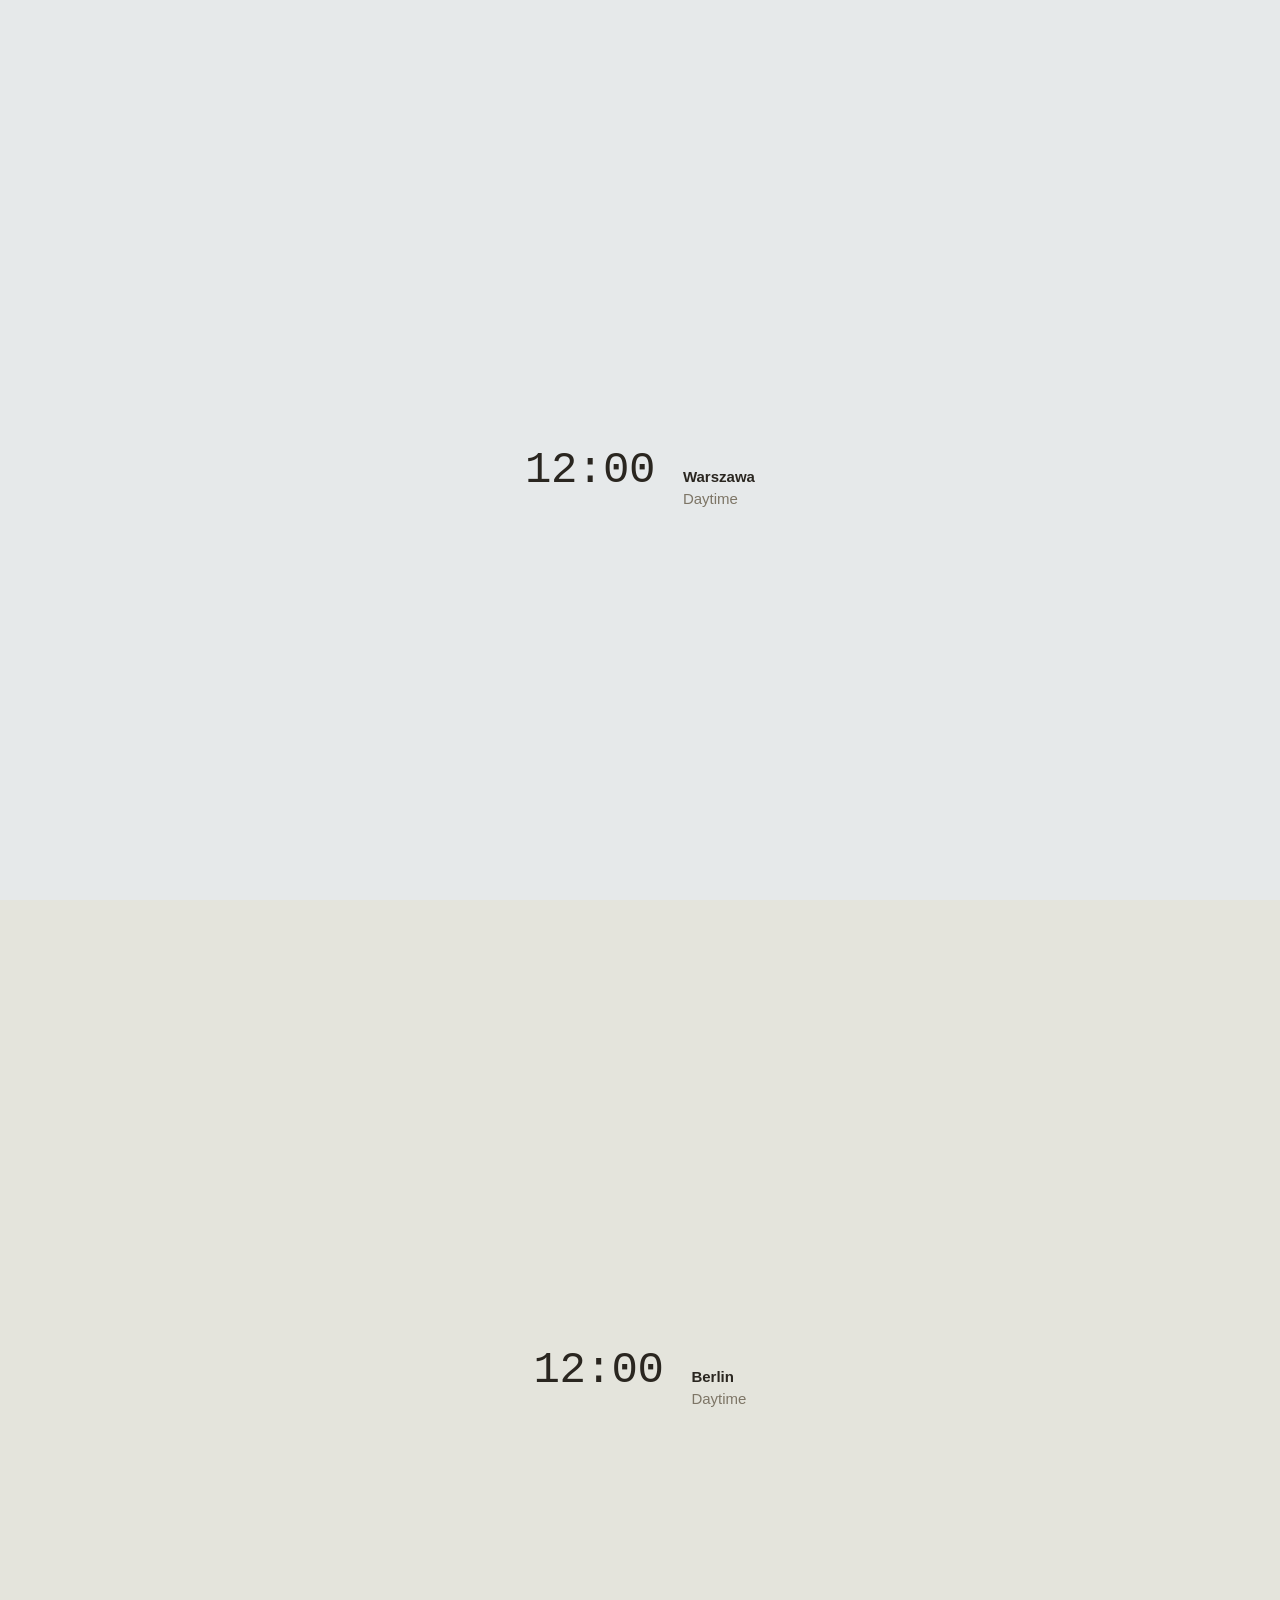
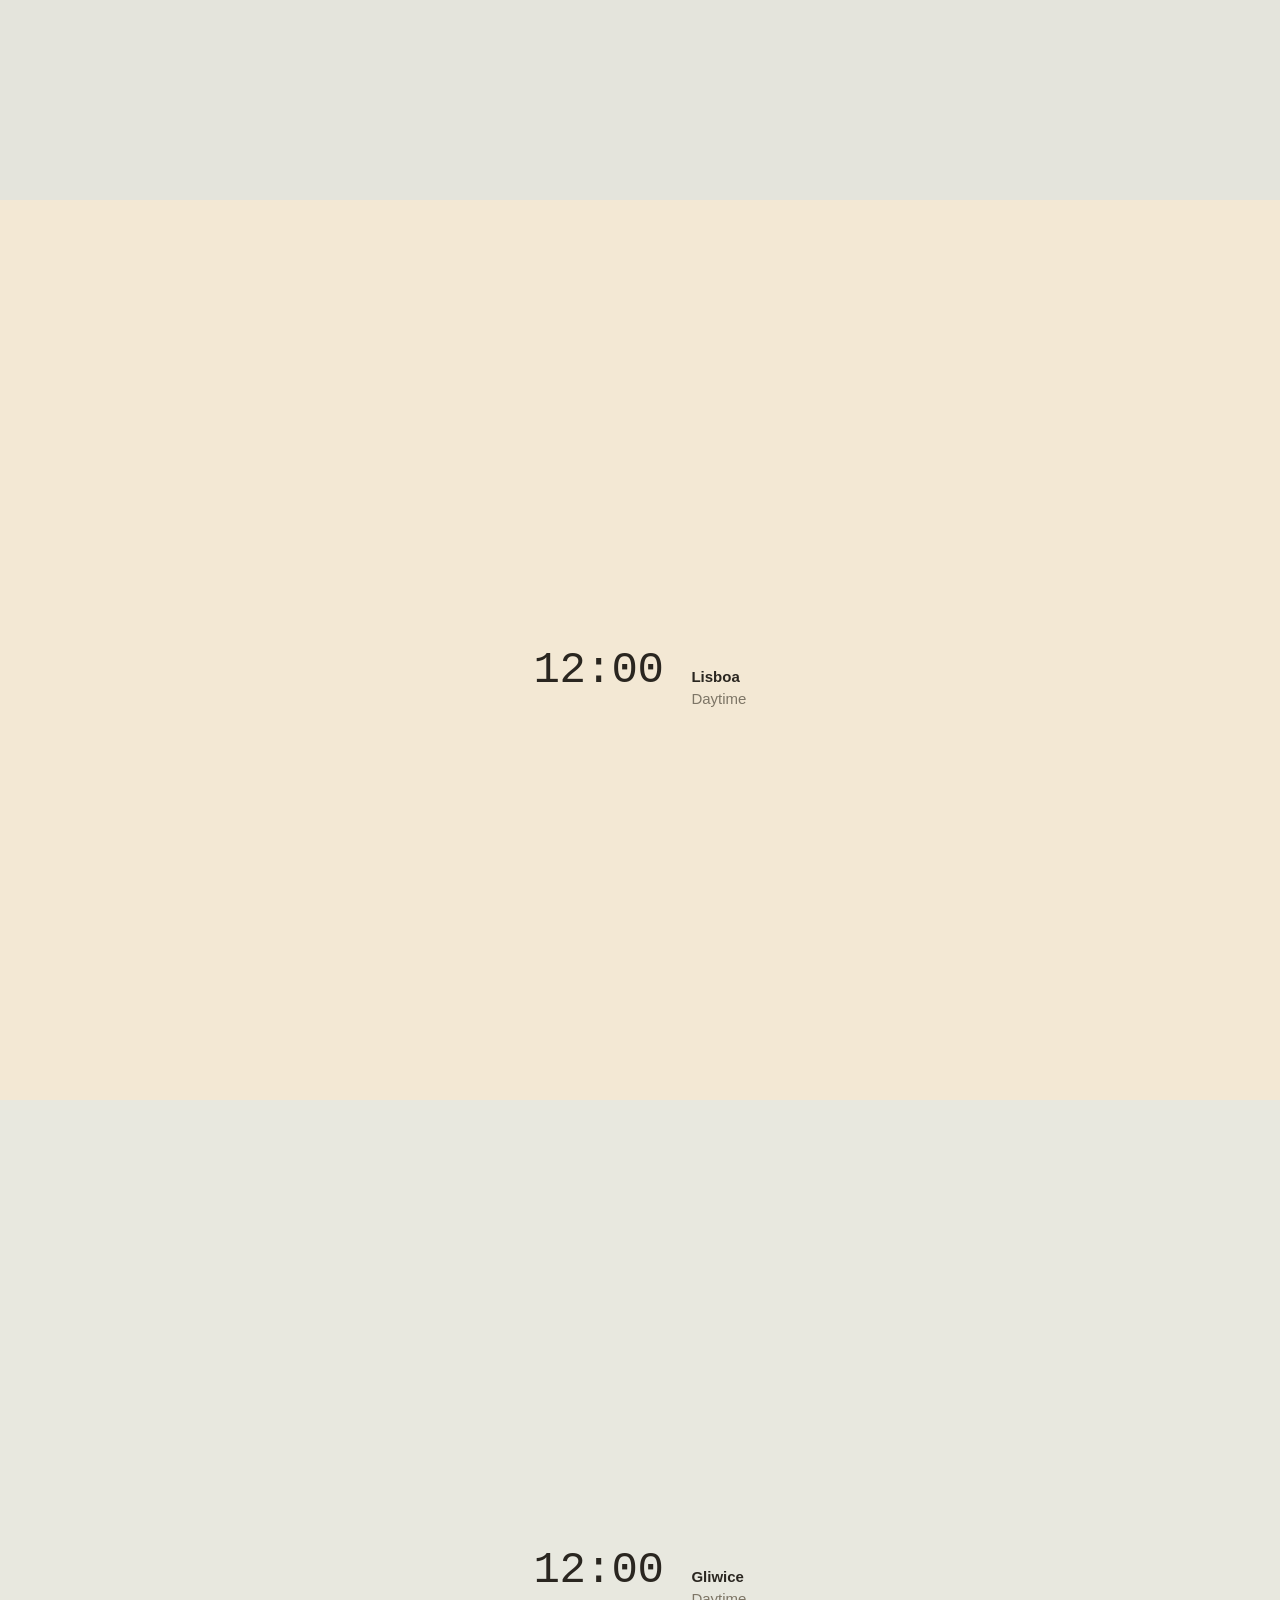
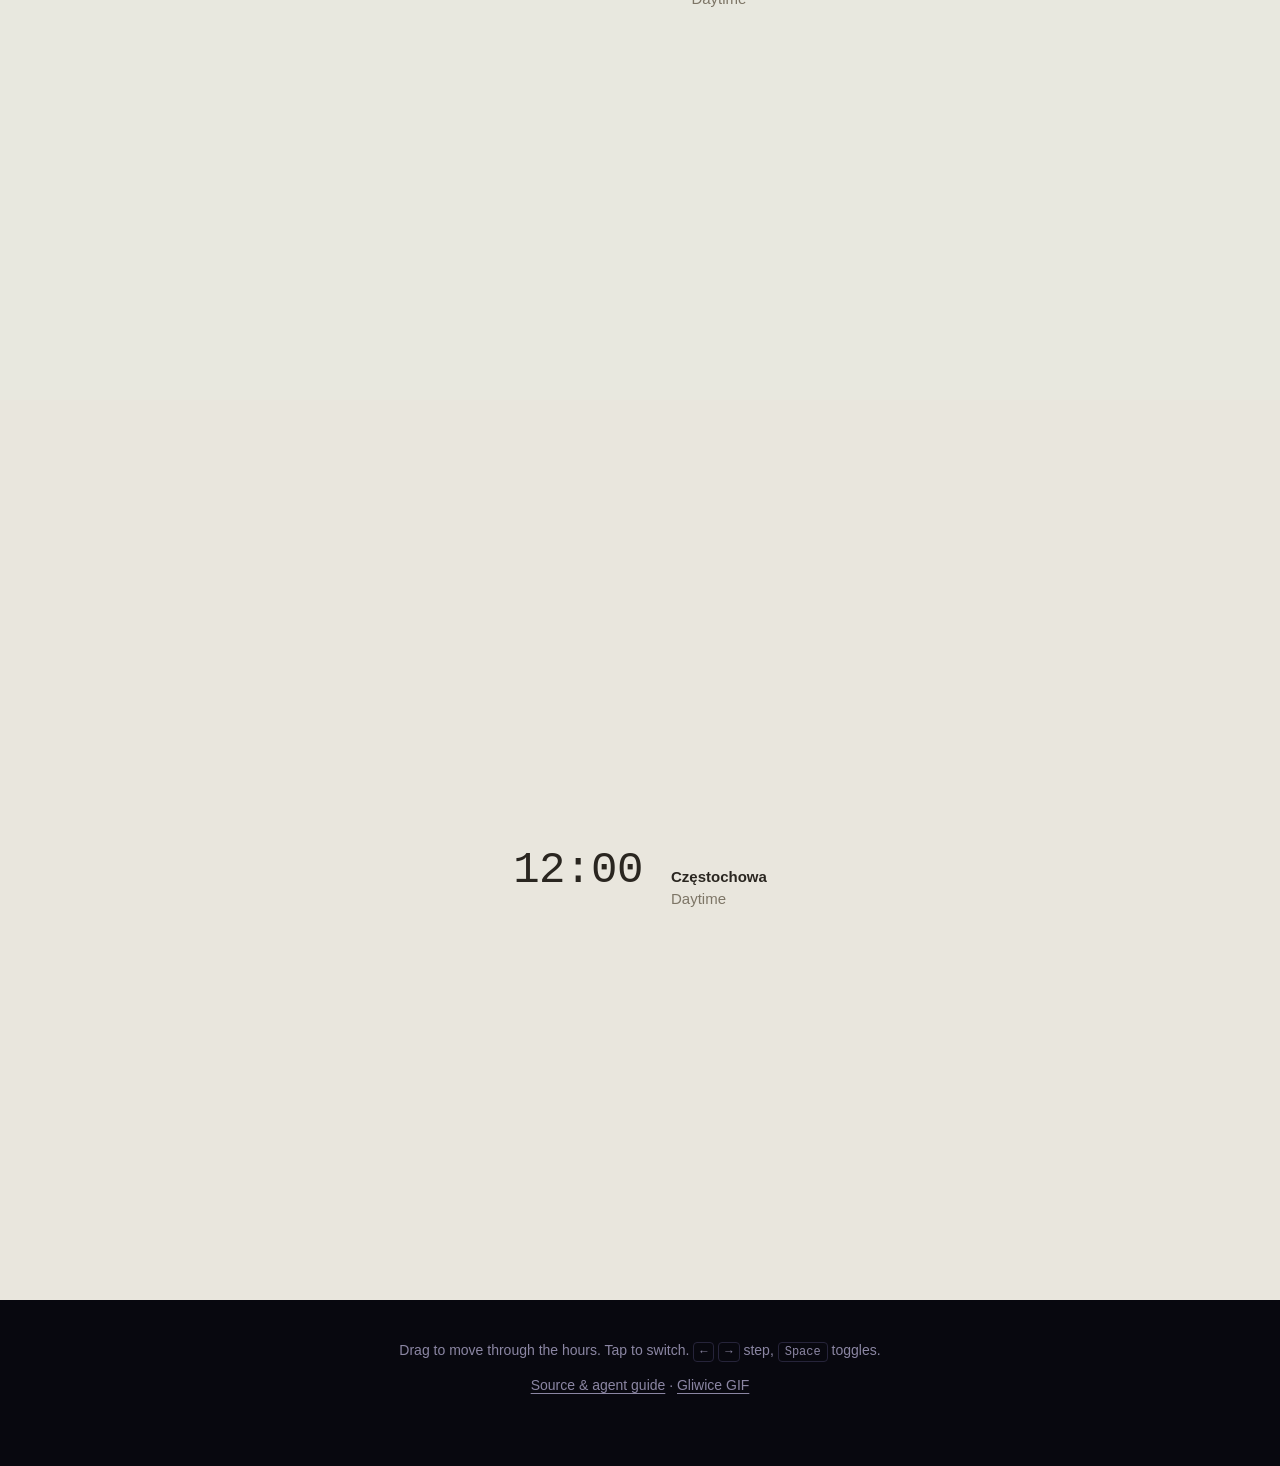
==== index.html @ f1633259 "Create city switch gallery with five independent city submodules" ====
<!doctype html>
<html lang="en">
<head>
<meta charset="utf-8">
<meta name="viewport" content="width=device-width, initial-scale=1">
<title>City switches</title>
<style>
  * { box-sizing: border-box; }
  html, body { margin: 0; }
  body { font: 15px/1.5 ui-sans-serif, -apple-system, "Segoe UI", sans-serif; background: #08080f; overflow-x: hidden; }

  /* Each city turns its own wall. --dark follows the hours as that lens moves. */
  section {
    --dark: 0;
    --mix: calc(var(--dark) * 100%);
    --dusk: calc(var(--dark) * (1 - var(--dark)) * 4);
    --tint: color-mix(in oklab, var(--dusk-colour) calc(var(--dusk) * 62%), transparent);
    background: color-mix(in oklab, var(--night) var(--mix), var(--paper));
    background-image: linear-gradient(var(--tint), var(--tint));
    color: color-mix(in oklab, #efeaf6 var(--mix), #2a2620);
    min-height: 100svh;
    padding: 72px 24px;
    display: grid;
    place-content: center;
    justify-items: center;
    gap: 56px;
    overflow: hidden;
  }
  .warsaw { --paper: #e6e9ea; --night: #070b14; --dusk-colour: #3a2c4a; }
  .berlin { --paper: #e4e4dc; --night: #0a0c0b; --dusk-colour: #33303f; }
  .lisbon { --paper: #f3e8d4; --night: #080d1a; --dusk-colour: #5a2a3a; }
  .gliwice { --paper: #e8e8df; --night: #101b26; --dusk-colour: #8c716b; }

  .switch { width: min(680px, calc(100vw - 96px)); display: block; }
  .read { display: flex; gap: 28px; align-items: baseline; justify-content: center; }
  .clock { font: 500 44px/1.1 ui-monospace, "SF Mono", Menlo, monospace; font-variant-numeric: tabular-nums; letter-spacing: -.01em; }
  .place { font-size: 15px; }
  .place b { display: block; font-weight: 600; }
  .place span { color: color-mix(in oklab, #8b86a3 var(--mix), #7d7566); }
  footer {
    background: #08080f; color: #8b86a3; text-align: center; padding: 40px 24px 56px; font-size: 14px;
  }
  footer a { color: inherit; text-underline-offset: 3px; }
  kbd { font: 500 12px ui-monospace, "SF Mono", Menlo, monospace; padding: 2px 6px; border: 1px solid #26243a; border-radius: 4px; }
  .czestochowa { --paper: #e9e6dd; --night: #111f31; --dusk-colour: #9d7d86; }
</style>
</head>
<body>
<section id="warsaw" class="warsaw">
  <warsaw-switch class="switch"></warsaw-switch>
  <div class="read" aria-hidden="true"><div class="clock">12:00</div><div class="place"><b>Warszawa</b><span>Daytime</span></div></div>
</section>
<section id="berlin" class="berlin">
  <berlin-switch class="switch"></berlin-switch>
  <div class="read" aria-hidden="true"><div class="clock">12:00</div><div class="place"><b>Berlin</b><span>Daytime</span></div></div>
</section>
<section id="lisbon" class="lisbon">
  <lisbon-switch class="switch"></lisbon-switch>
  <div class="read" aria-hidden="true"><div class="clock">12:00</div><div class="place"><b>Lisboa</b><span>Daytime</span></div></div>
</section>
<section id="gliwice" class="gliwice" aria-label="Contemporary Gliwice: Rynek and Ratusz, Teatr Muzyczny, and Beer Brothers at Górnych Wałów 30">
  <gliwice-switch class="switch"></gliwice-switch>
  <div class="read" aria-hidden="true"><div class="clock">12:00</div><div class="place"><b>Gliwice</b><span>Daytime</span></div></div>
</section>
<section id="czestochowa" class="czestochowa" aria-label="Contemporary Częstochowa: Jasna Góra, Aleja NMP, Plac Biegańskiego and a contemporary Twist tram">
  <czestochowa-switch class="switch"></czestochowa-switch>
  <div class="read" aria-hidden="true"><div class="clock">12:00</div><div class="place"><b>Częstochowa</b><span>Daytime</span></div></div>
</section>
<footer>Drag to move through the hours. Tap to switch. <kbd>←</kbd> <kbd>→</kbd> step, <kbd>Space</kbd> toggles.<p><a href="https://github.com/preacherxp/city-switches">Source &amp; agent guide</a> · <a href="https://preacherxp.github.io/gliwice-switch/gliwice-day-night.gif">Gliwice GIF</a></p></footer>
<script src="repos/warsaw-switch/city-switch.js"></script>
<script src="repos/warsaw-switch/warsaw.js"></script>
<script src="repos/berlin-switch/berlin.js"></script>
<script src="repos/lisbon-switch/lisbon.js"></script>
<script src="repos/gliwice-switch/gliwice.js"></script>
<script src="repos/czestochowa-switch/czestochowa.js"></script>
<script>
  const phaseOf = (h) => (h >= 5 && h < 7 ? 'Dawn' : h >= 7 && h < 10 ? 'Morning' : h >= 10 && h < 16 ? 'Daytime' : h >= 16 && h < 18 ? 'Golden hour' : h >= 18 && h < 19.5 ? 'Signs coming on' : 'Night');
  for (const section of document.querySelectorAll('section')) {
    const toggle = section.querySelector('.switch');
    const clock = section.querySelector('.clock');
    const phase = section.querySelector('.place span');
    const key = `city-switch:${section.className}`;
    toggle.addEventListener('scrub', (e) => {
      const { hour, dark } = e.detail;
      section.style.setProperty('--dark', dark.toFixed(3));
      clock.textContent = `${String(Math.floor(hour)).padStart(2, '0')}:${String(Math.floor((hour % 1) * 60)).padStart(2, '0')}`;
      phase.textContent = phaseOf(hour);
    });
    toggle.addEventListener('change', (e) => localStorage.setItem(key, e.detail.night ? 'night' : 'day'));
    const saved = localStorage.getItem(key);
    if (saved ? saved === 'night' : matchMedia('(prefers-color-scheme: dark)').matches) toggle.jump?.(true);
  }
</script>
</body>
</html>
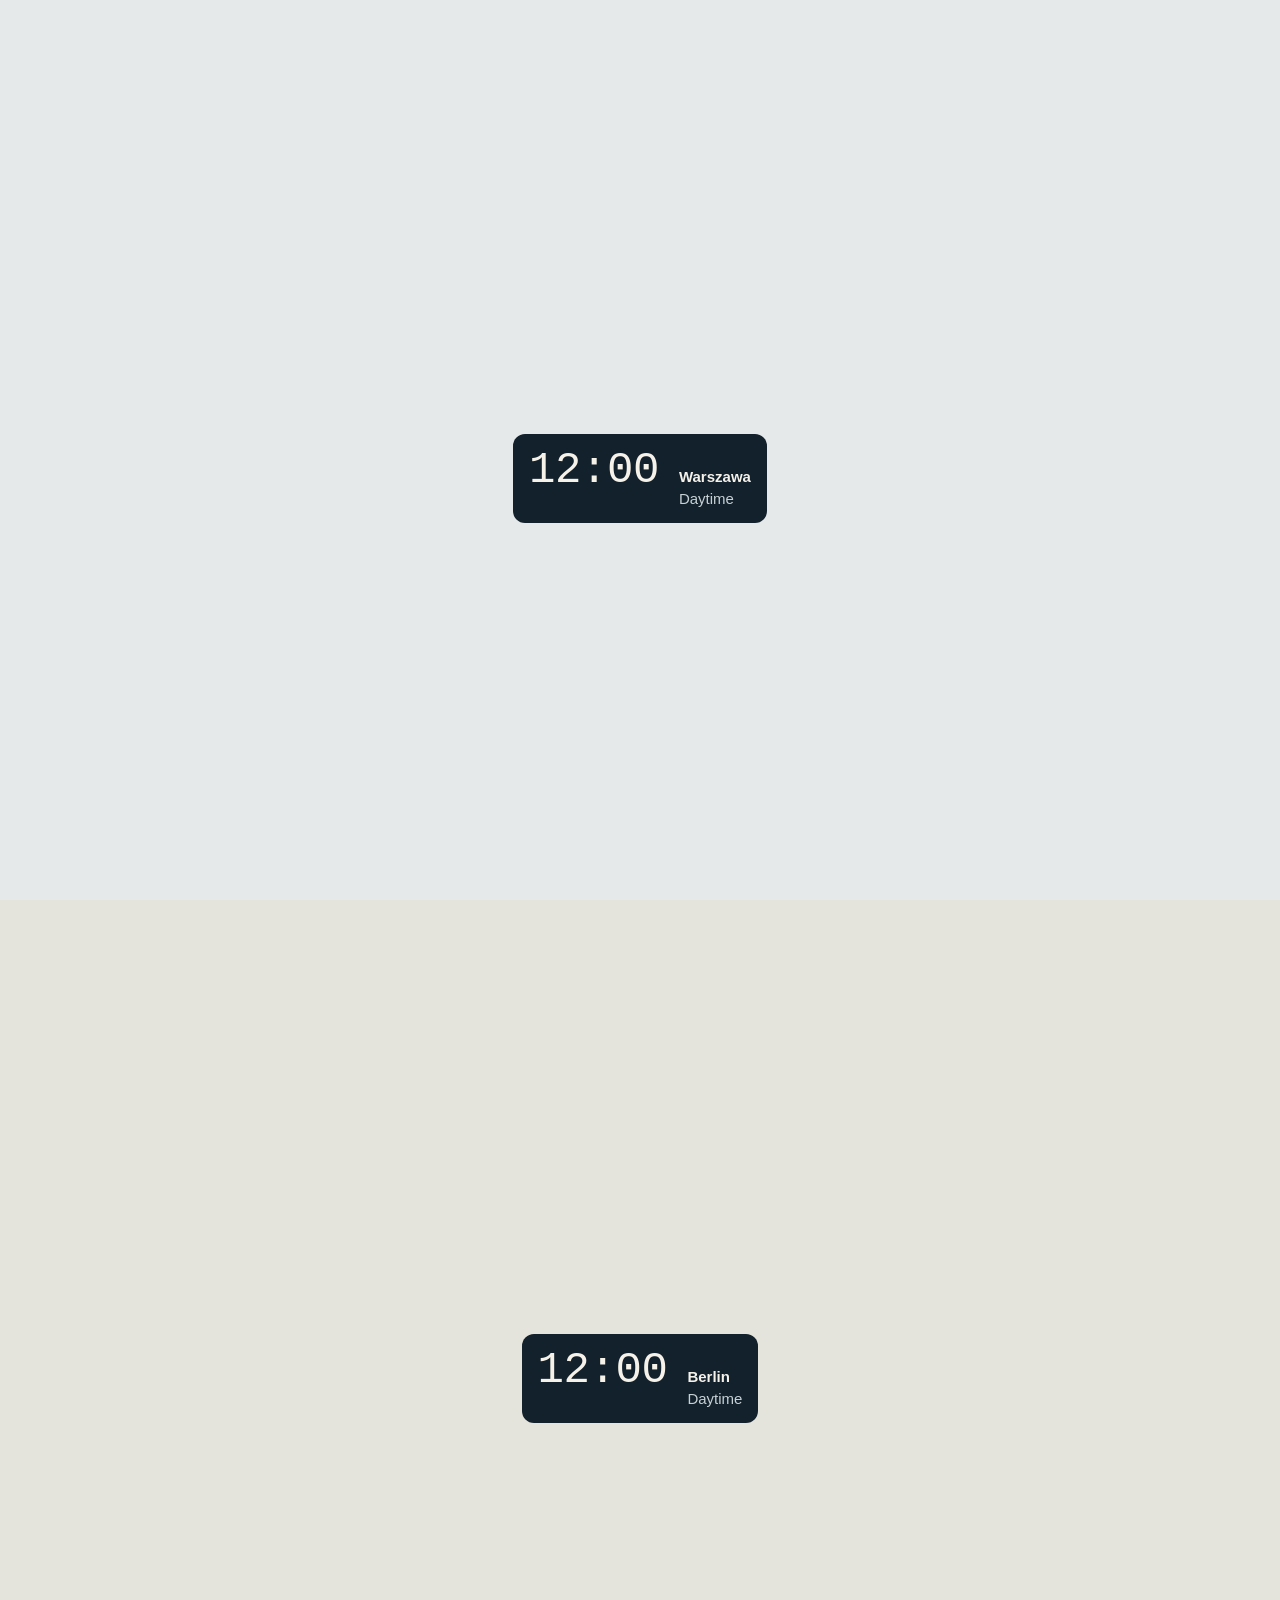
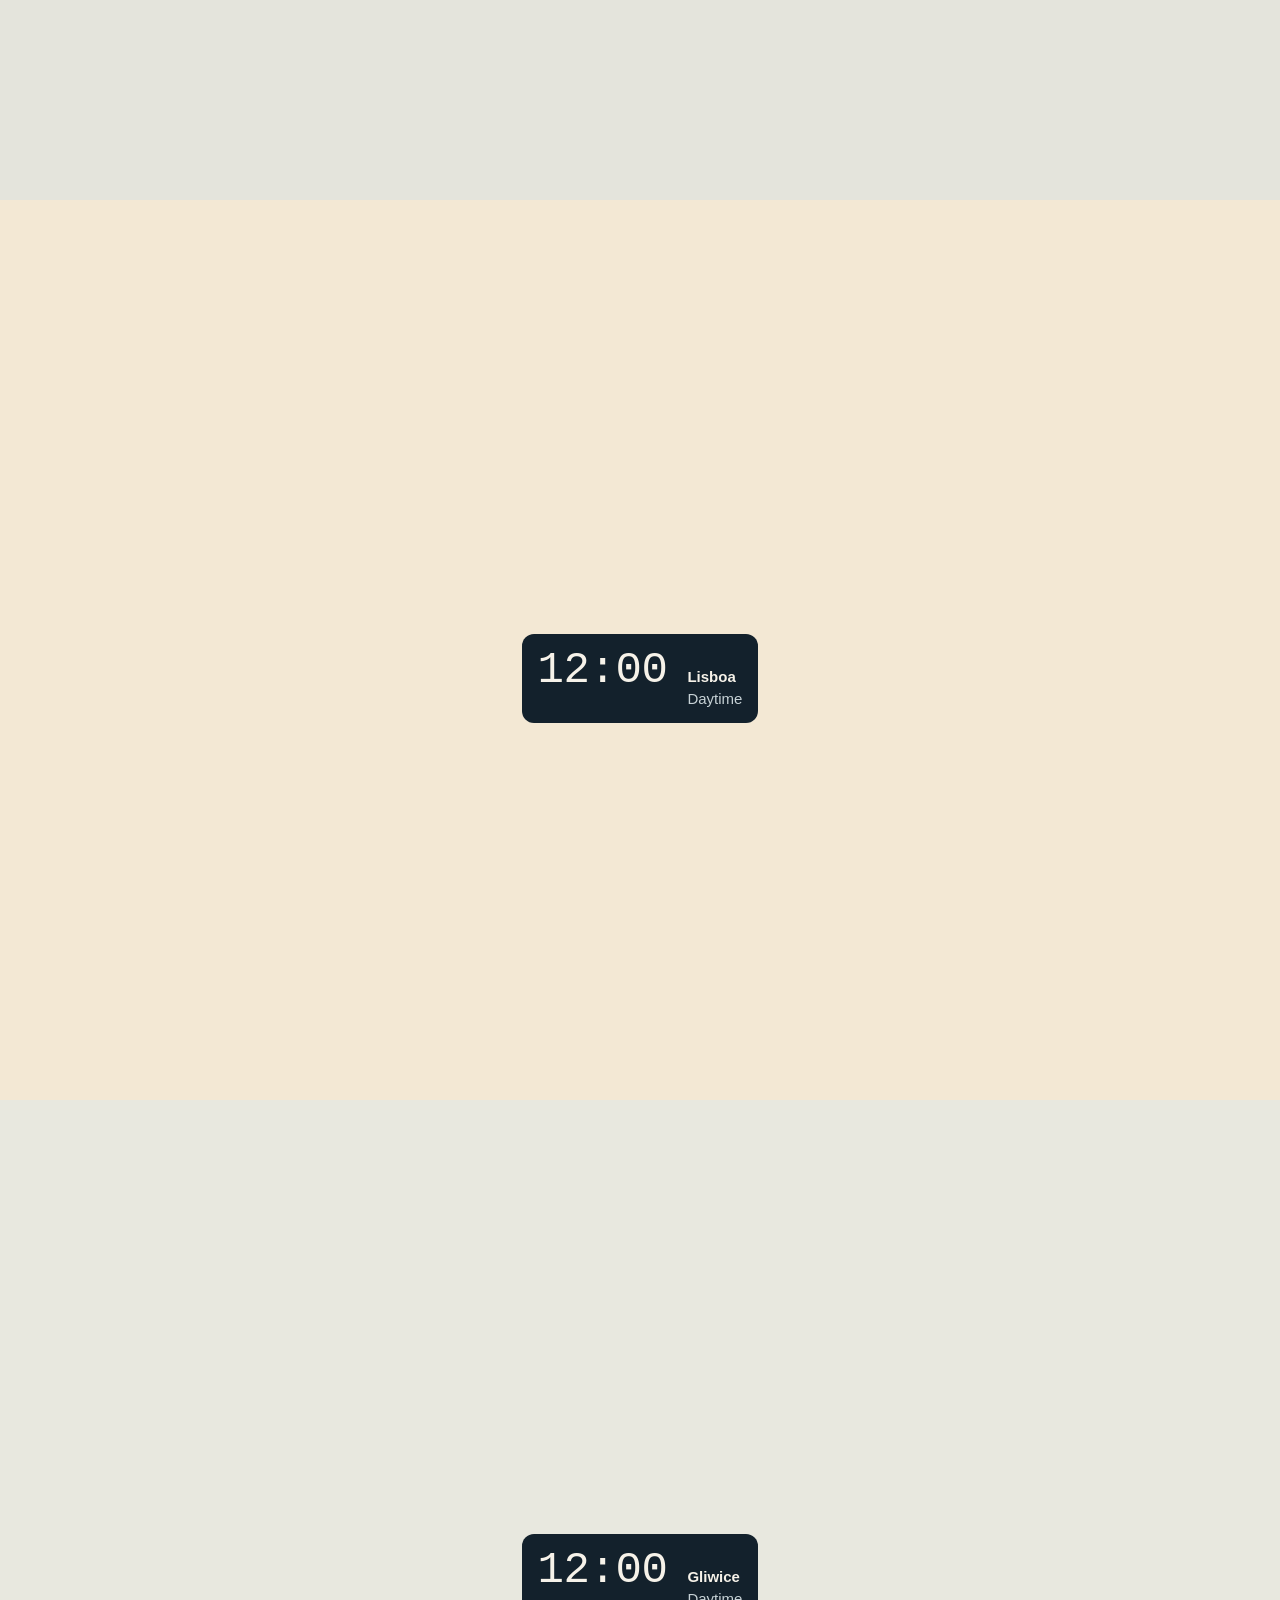
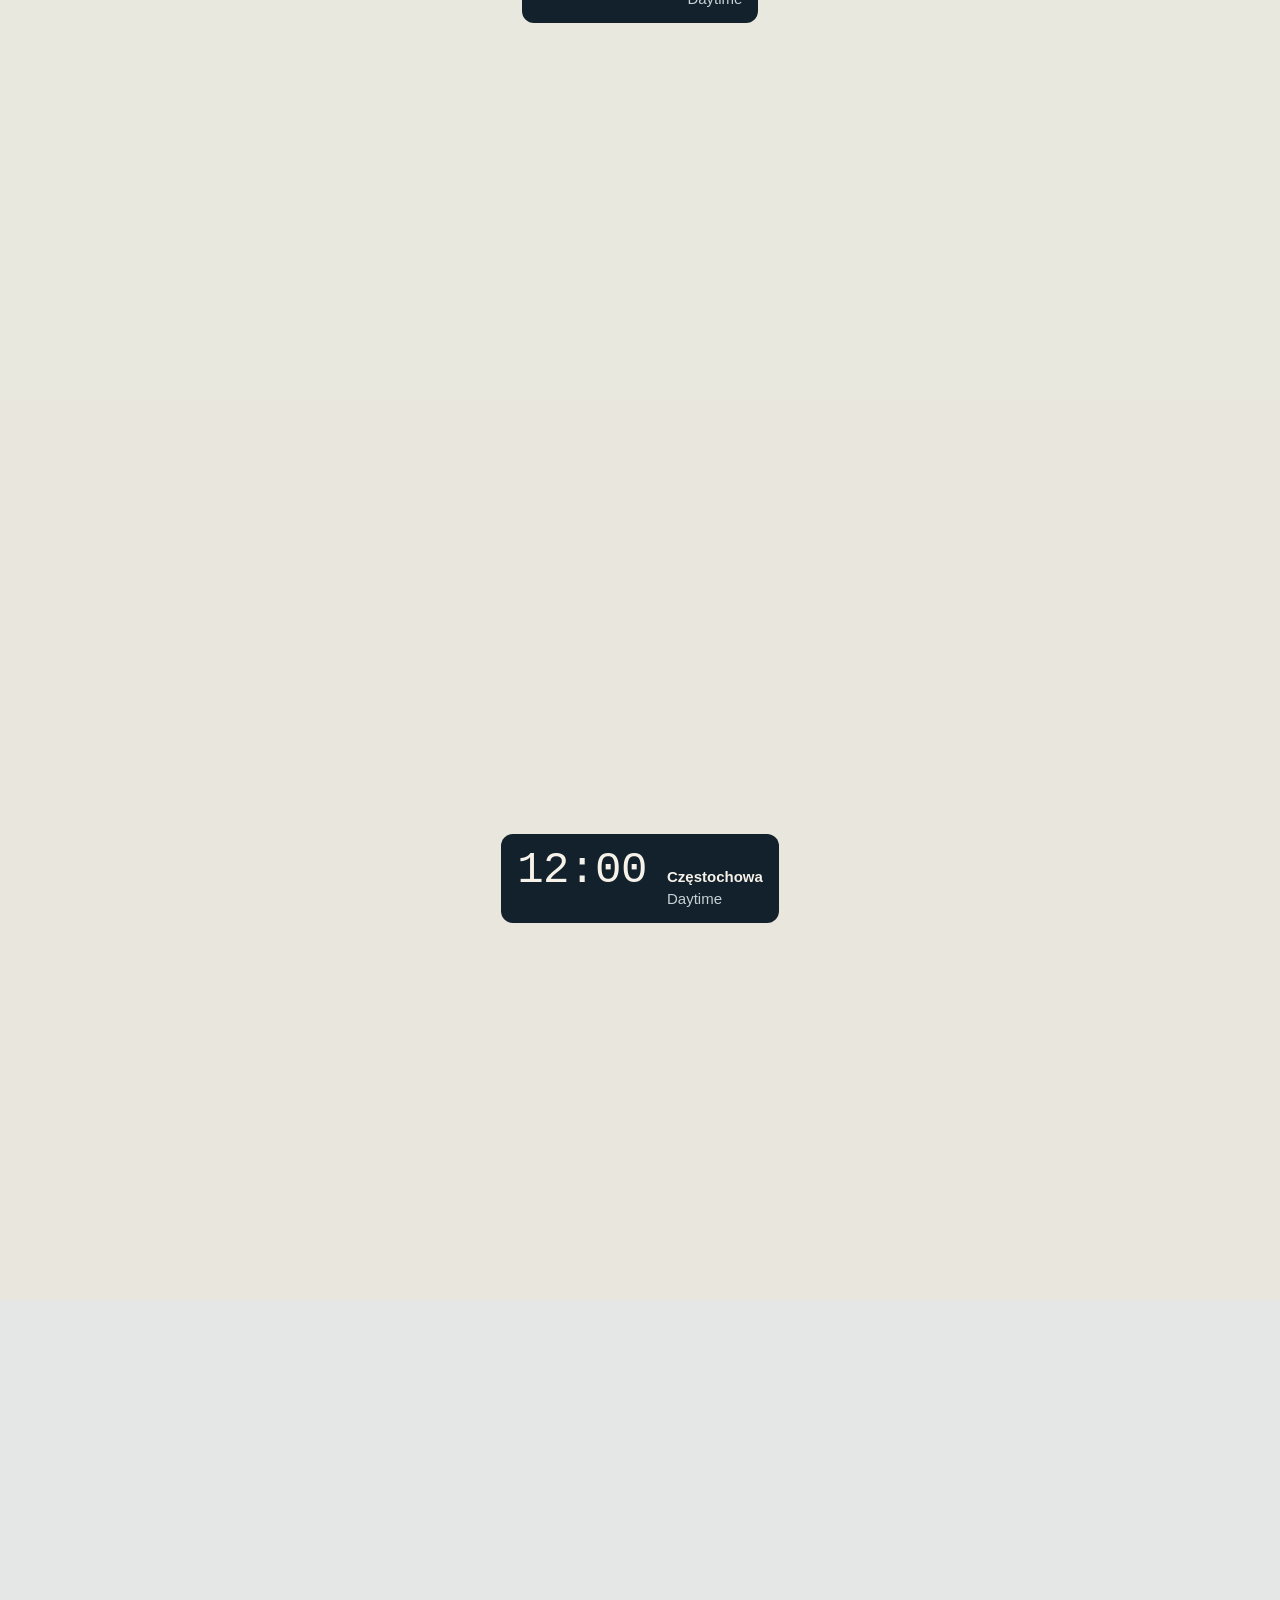
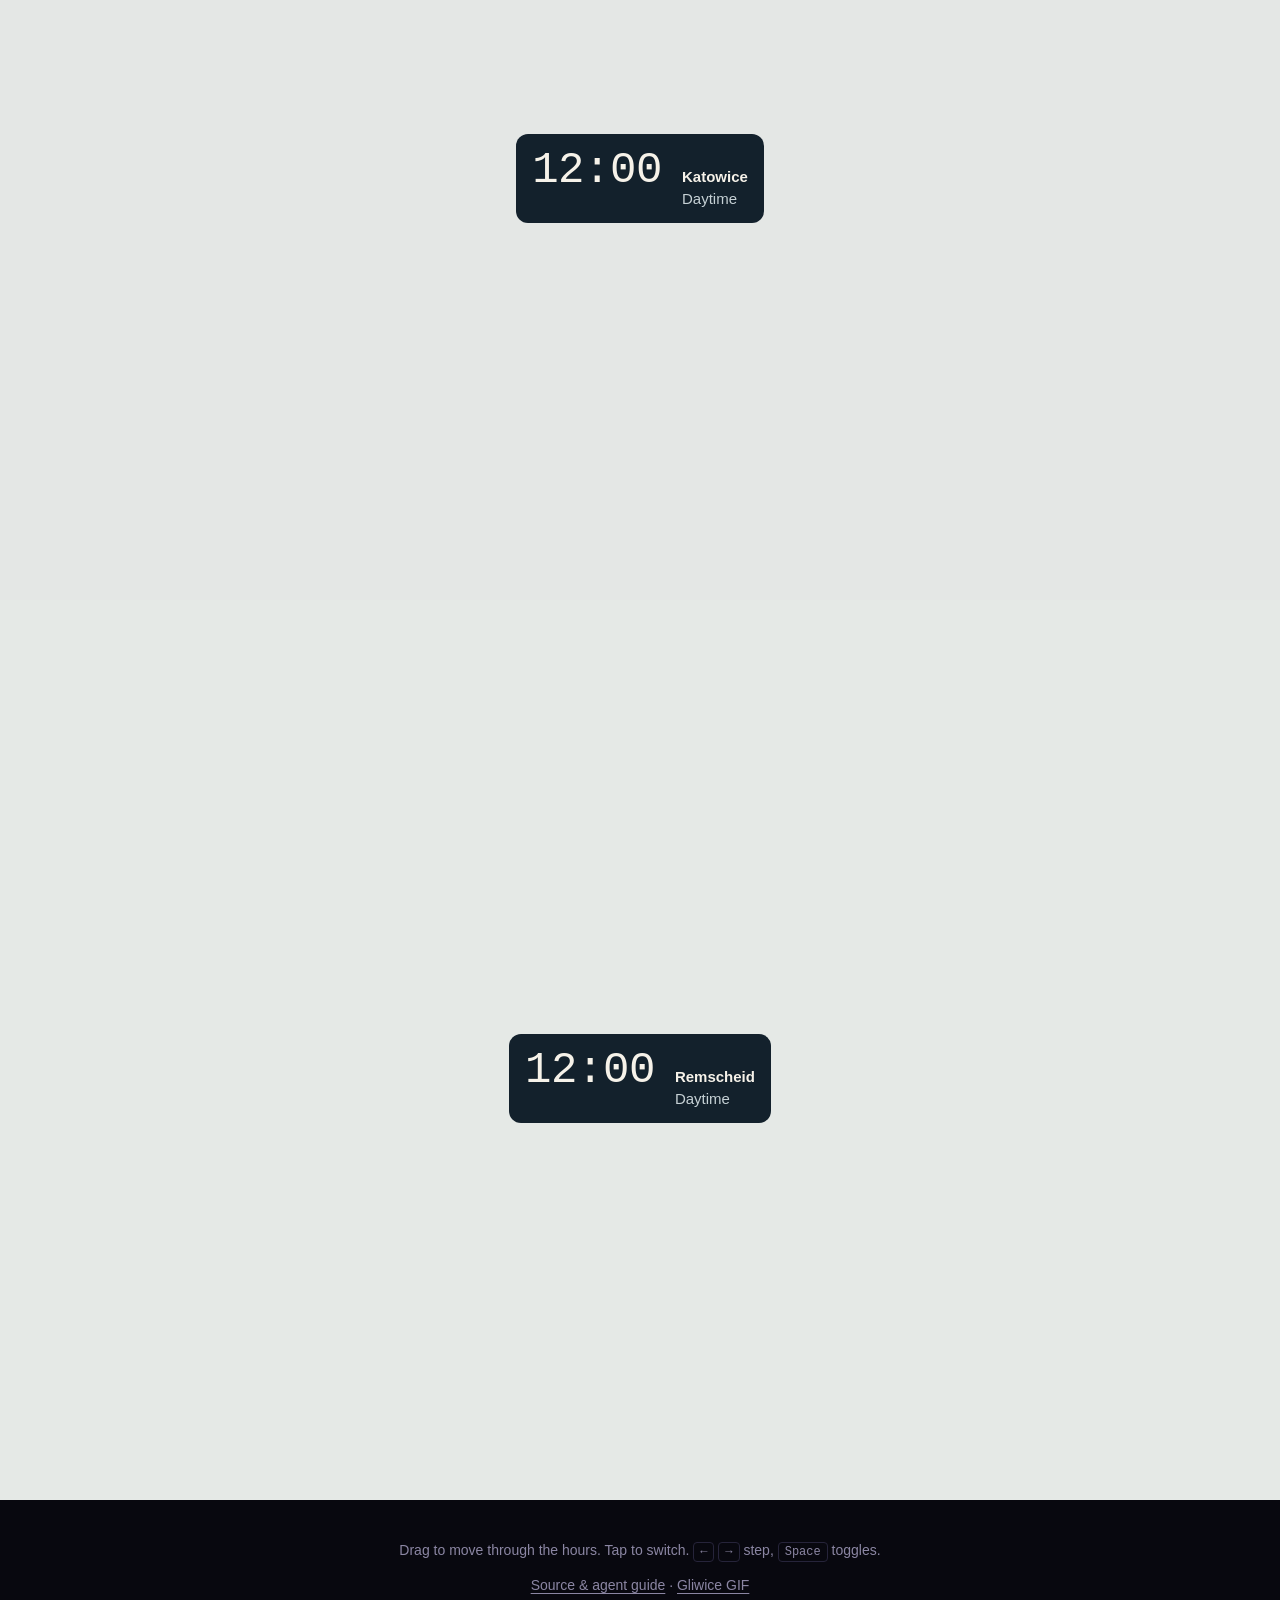
==== commit 7b1bd5f5: "Add Katowice and Remscheid and improve readout contrast across all cities" ====
--- a/index.html
+++ b/index.html
@@ -32,17 +32,19 @@
   .gliwice { --paper: #e8e8df; --night: #101b26; --dusk-colour: #8c716b; }
 
   .switch { width: min(680px, calc(100vw - 96px)); display: block; }
-  .read { display: flex; gap: 28px; align-items: baseline; justify-content: center; }
+  .read { display: flex; gap: 20px; align-items: baseline; justify-content: center; max-width: calc(100vw - 48px); padding: 12px 16px; border-radius: 12px; background: #13212c; color: #f6f2e9; }
   .clock { font: 500 44px/1.1 ui-monospace, "SF Mono", Menlo, monospace; font-variant-numeric: tabular-nums; letter-spacing: -.01em; }
   .place { font-size: 15px; }
   .place b { display: block; font-weight: 600; }
-  .place span { color: color-mix(in oklab, #8b86a3 var(--mix), #7d7566); }
+  .place span { color: #c6d1d5; }
   footer {
     background: #08080f; color: #8b86a3; text-align: center; padding: 40px 24px 56px; font-size: 14px;
   }
   footer a { color: inherit; text-underline-offset: 3px; }
   kbd { font: 500 12px ui-monospace, "SF Mono", Menlo, monospace; padding: 2px 6px; border: 1px solid #26243a; border-radius: 4px; }
   .czestochowa { --paper: #e9e6dd; --night: #111f31; --dusk-colour: #9d7d86; }
+  .katowice { --paper: #e4e7e5; --night: #111c2c; --dusk-colour: #82726e; }
+  .remscheid { --paper: #e5e9e6; --night: #101e25; --dusk-colour: #728582; }
 </style>
 </head>
 <body>
@@ -66,6 +68,14 @@
   <czestochowa-switch class="switch"></czestochowa-switch>
   <div class="read" aria-hidden="true"><div class="clock">12:00</div><div class="place"><b>Częstochowa</b><span>Daytime</span></div></div>
 </section>
+<section id="katowice" class="katowice" aria-label="Contemporary Katowice: The Culture Zone with .KTW towers, NOSPR and Spodek.">
+  <katowice-switch class="switch"></katowice-switch>
+  <div class="read" aria-hidden="true"><div class="clock">12:00</div><div class="place"><b>Katowice</b><span>Daytime</span></div></div>
+</section>
+<section id="remscheid" class="remscheid" aria-label="Contemporary Remscheid: Vaillant headquarters and Holiday Inn Express on Lenneper Straße 164.">
+  <remscheid-switch class="switch"></remscheid-switch>
+  <div class="read" aria-hidden="true"><div class="clock">12:00</div><div class="place"><b>Remscheid</b><span>Daytime</span></div></div>
+</section>
 <footer>Drag to move through the hours. Tap to switch. <kbd>←</kbd> <kbd>→</kbd> step, <kbd>Space</kbd> toggles.<p><a href="https://github.com/preacherxp/city-switches">Source &amp; agent guide</a> · <a href="https://preacherxp.github.io/gliwice-switch/gliwice-day-night.gif">Gliwice GIF</a></p></footer>
 <script src="repos/warsaw-switch/city-switch.js"></script>
 <script src="repos/warsaw-switch/warsaw.js"></script>
@@ -73,6 +83,8 @@
 <script src="repos/lisbon-switch/lisbon.js"></script>
 <script src="repos/gliwice-switch/gliwice.js"></script>
 <script src="repos/czestochowa-switch/czestochowa.js"></script>
+<script src="repos/katowice-switch/katowice.js"></script>
+<script src="repos/remscheid-switch/remscheid.js"></script>
 <script>
   const phaseOf = (h) => (h >= 5 && h < 7 ? 'Dawn' : h >= 7 && h < 10 ? 'Morning' : h >= 10 && h < 16 ? 'Daytime' : h >= 16 && h < 18 ? 'Golden hour' : h >= 18 && h < 19.5 ? 'Signs coming on' : 'Night');
   for (const section of document.querySelectorAll('section')) {
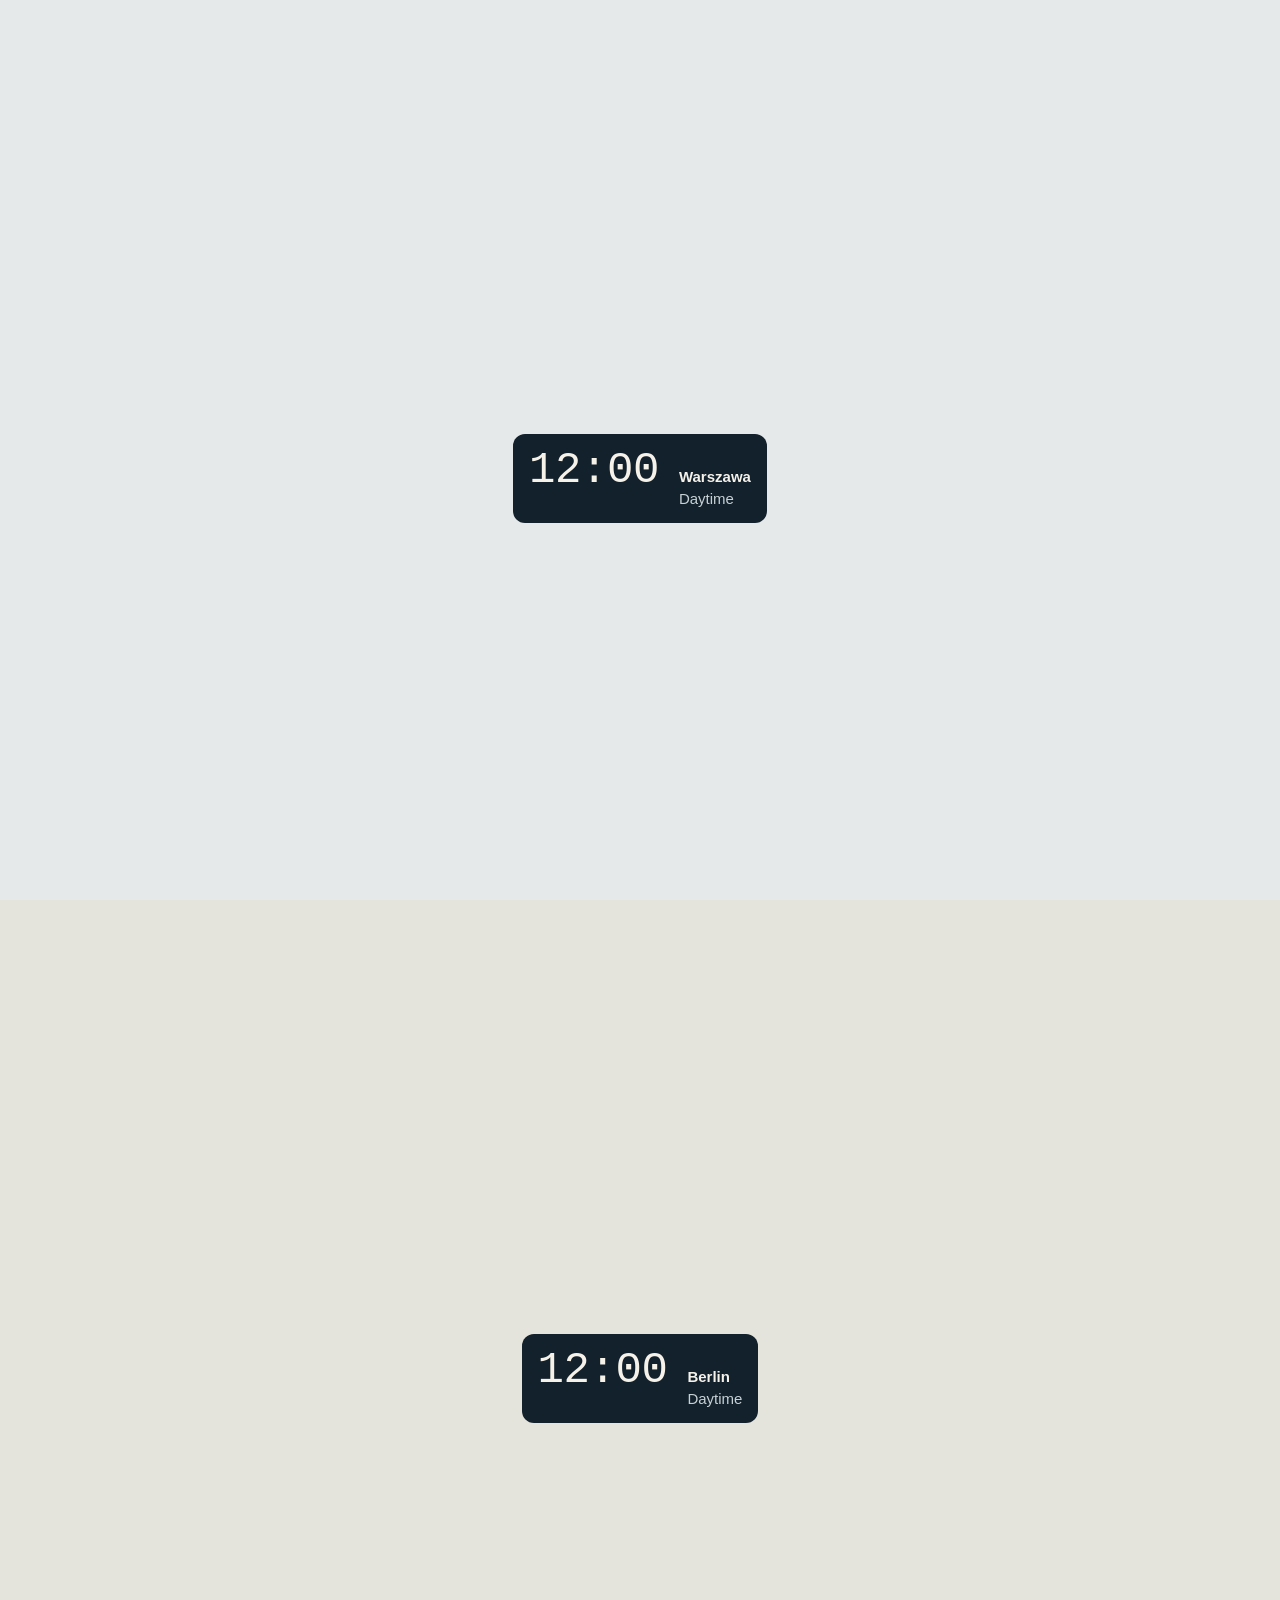
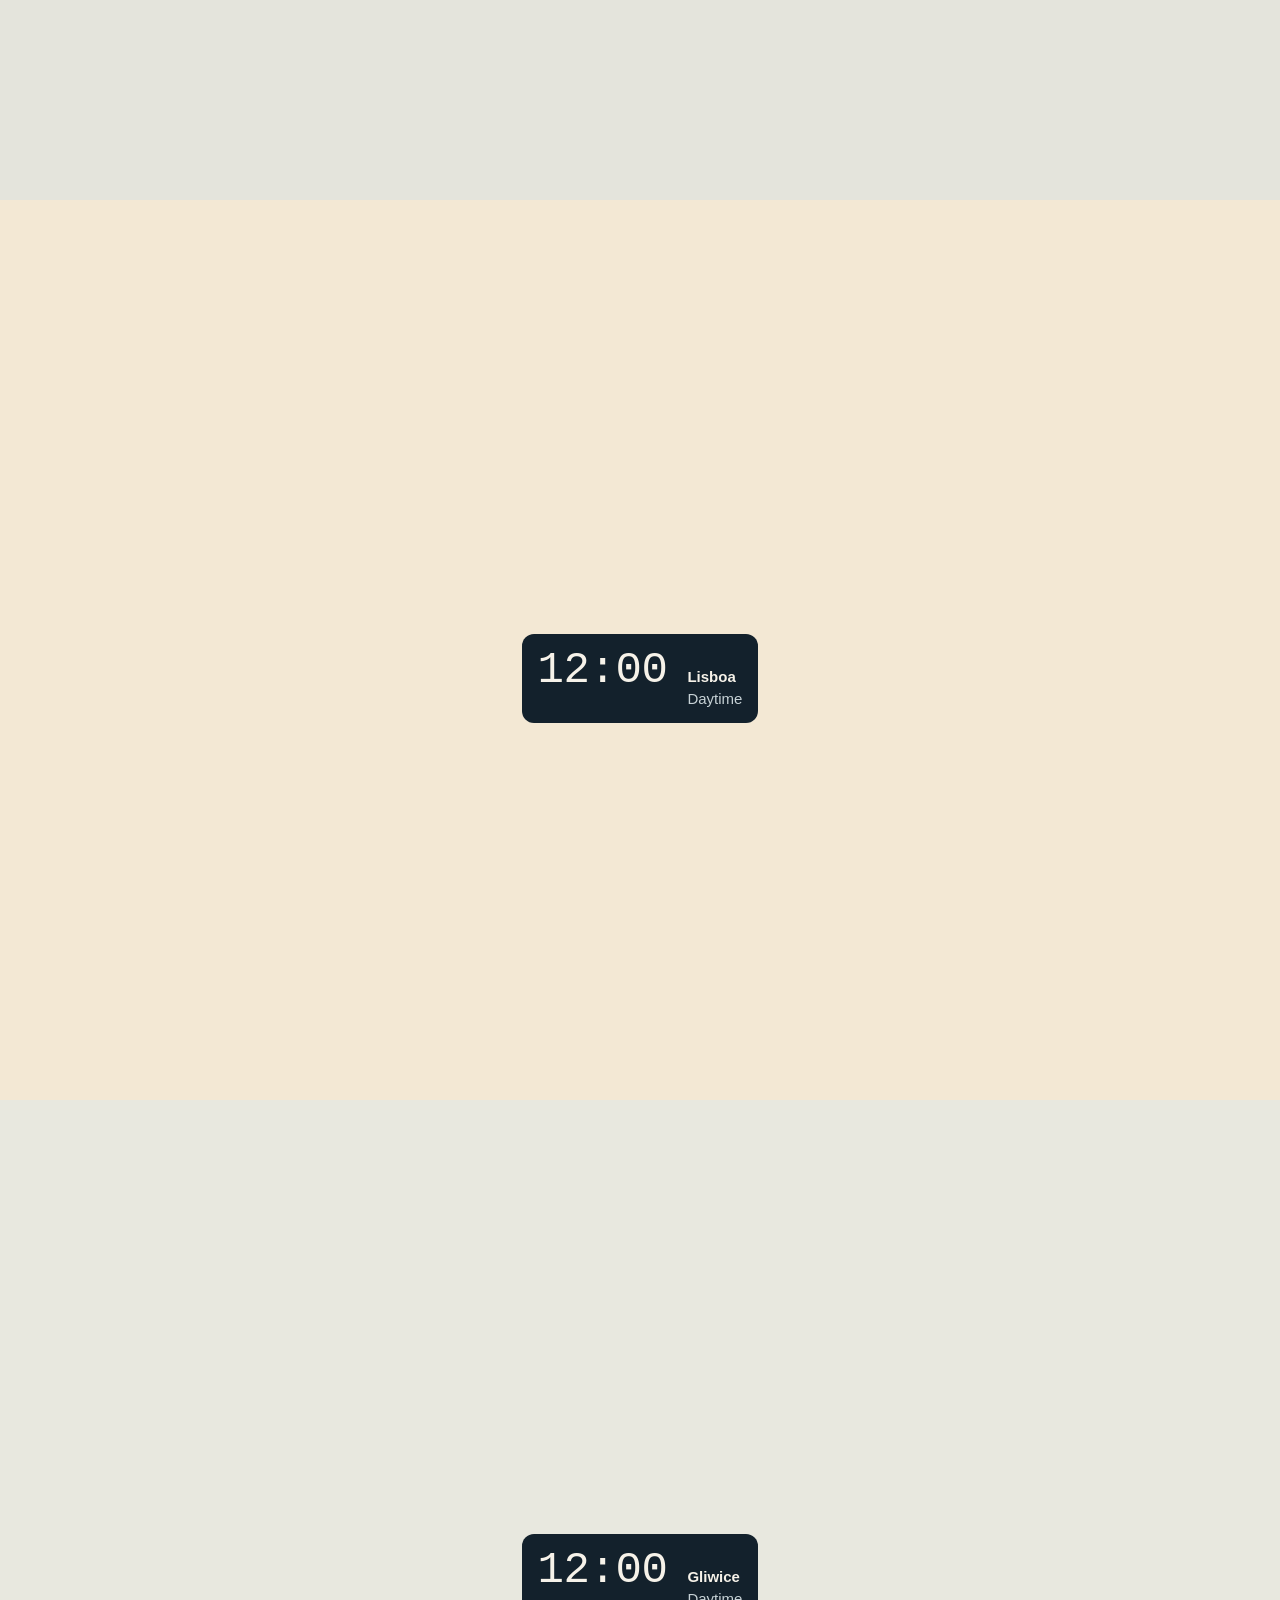
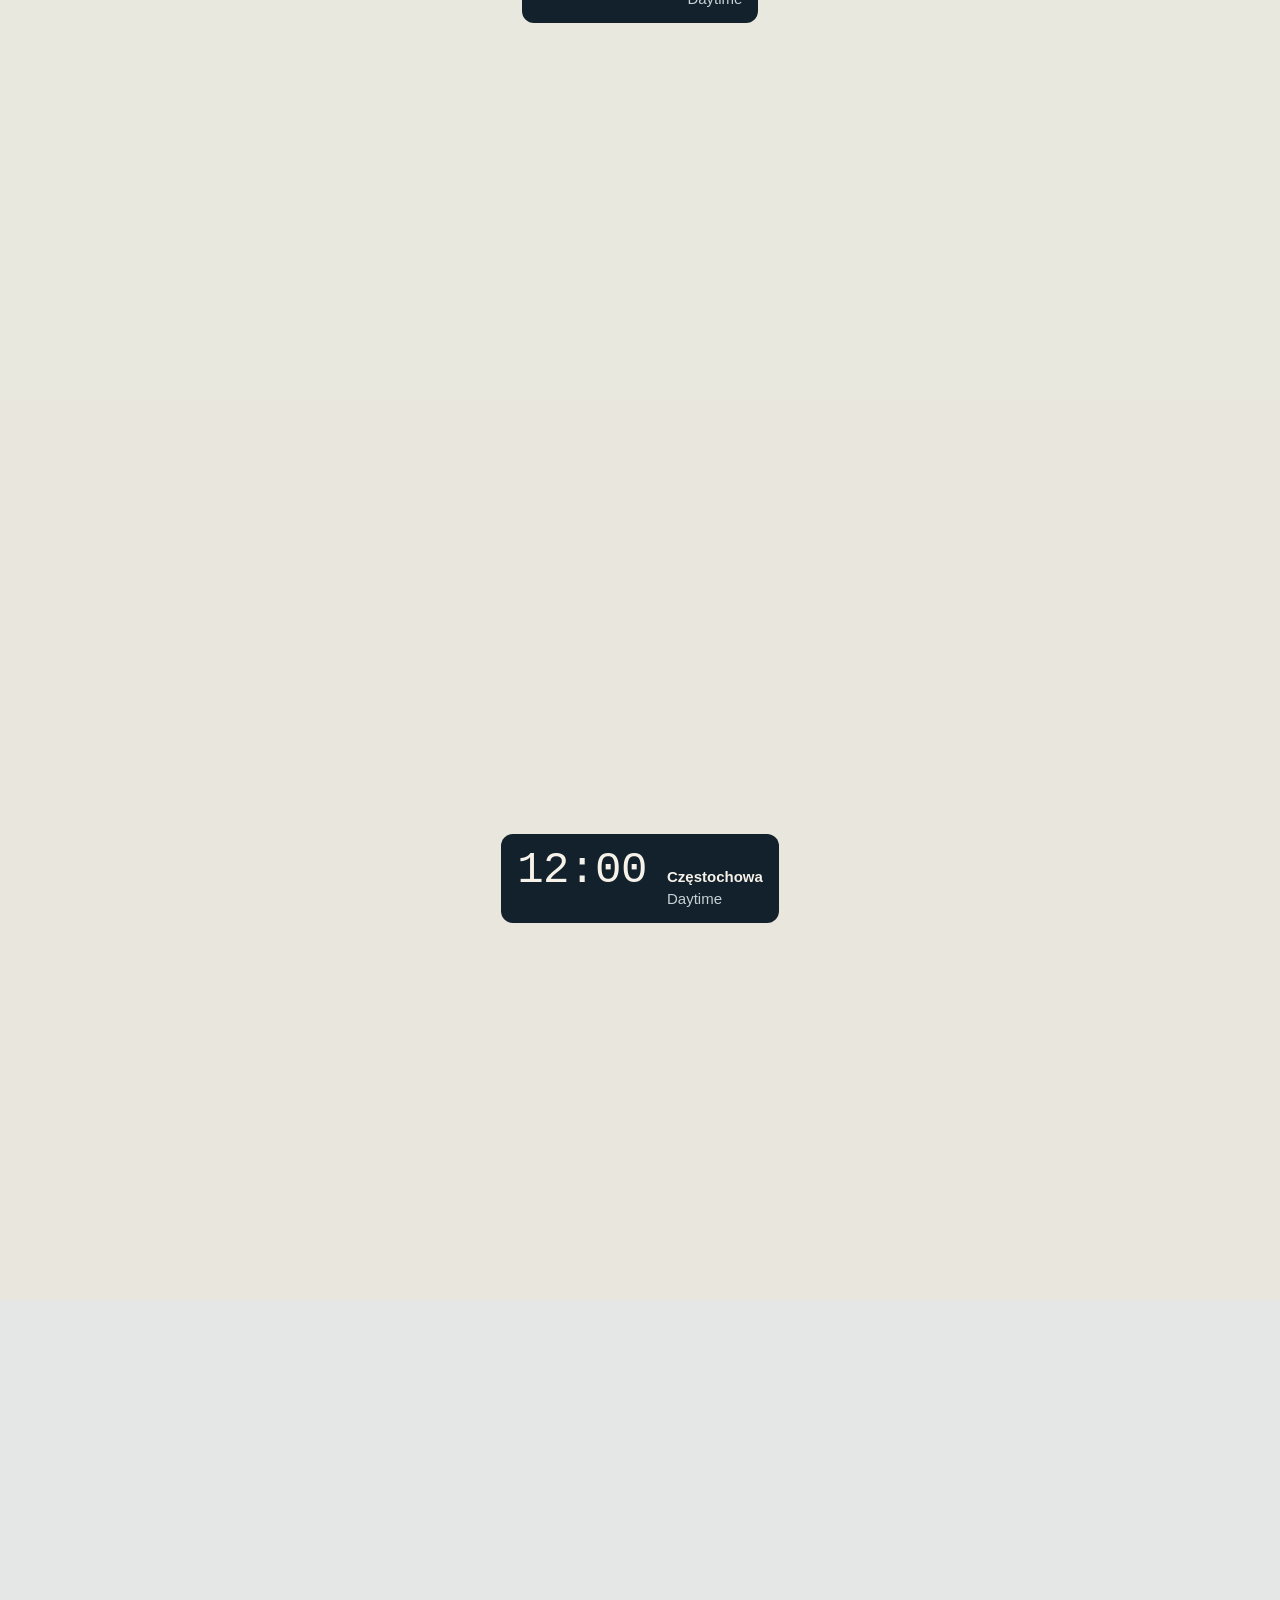
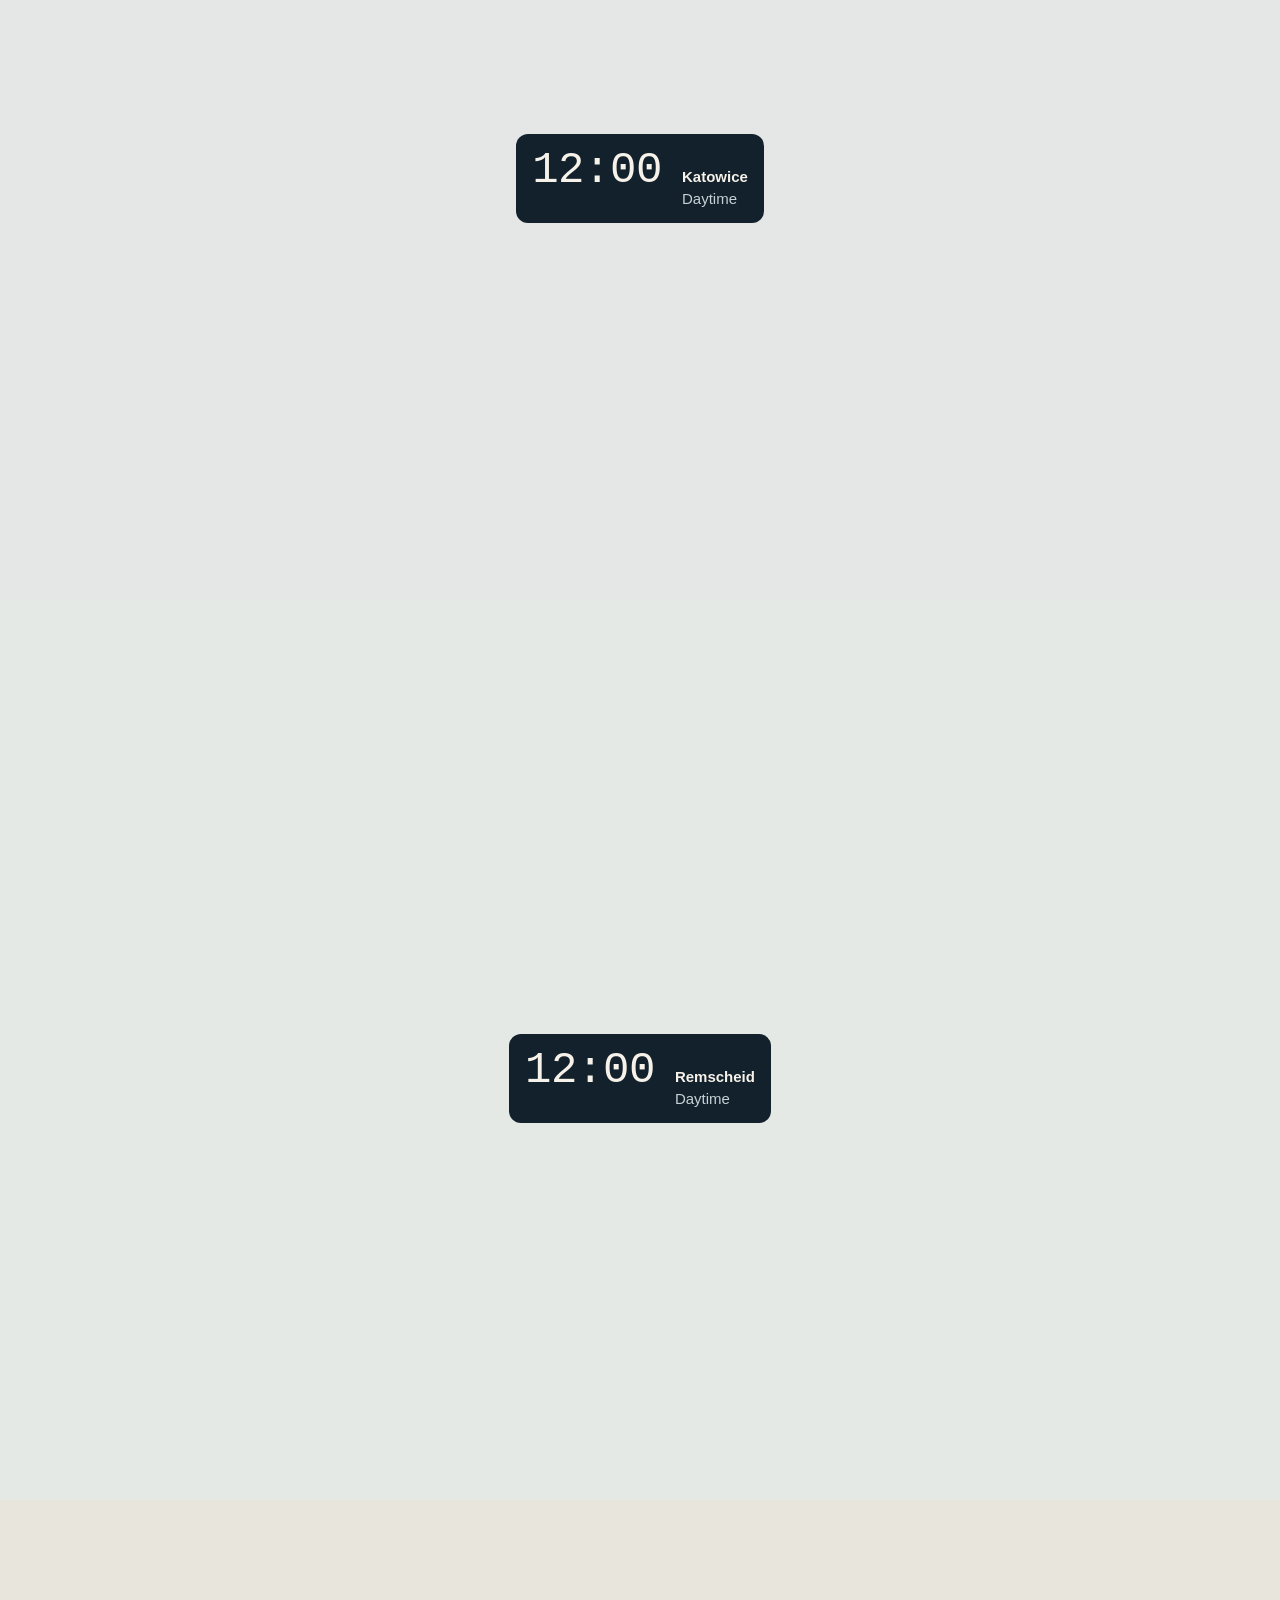
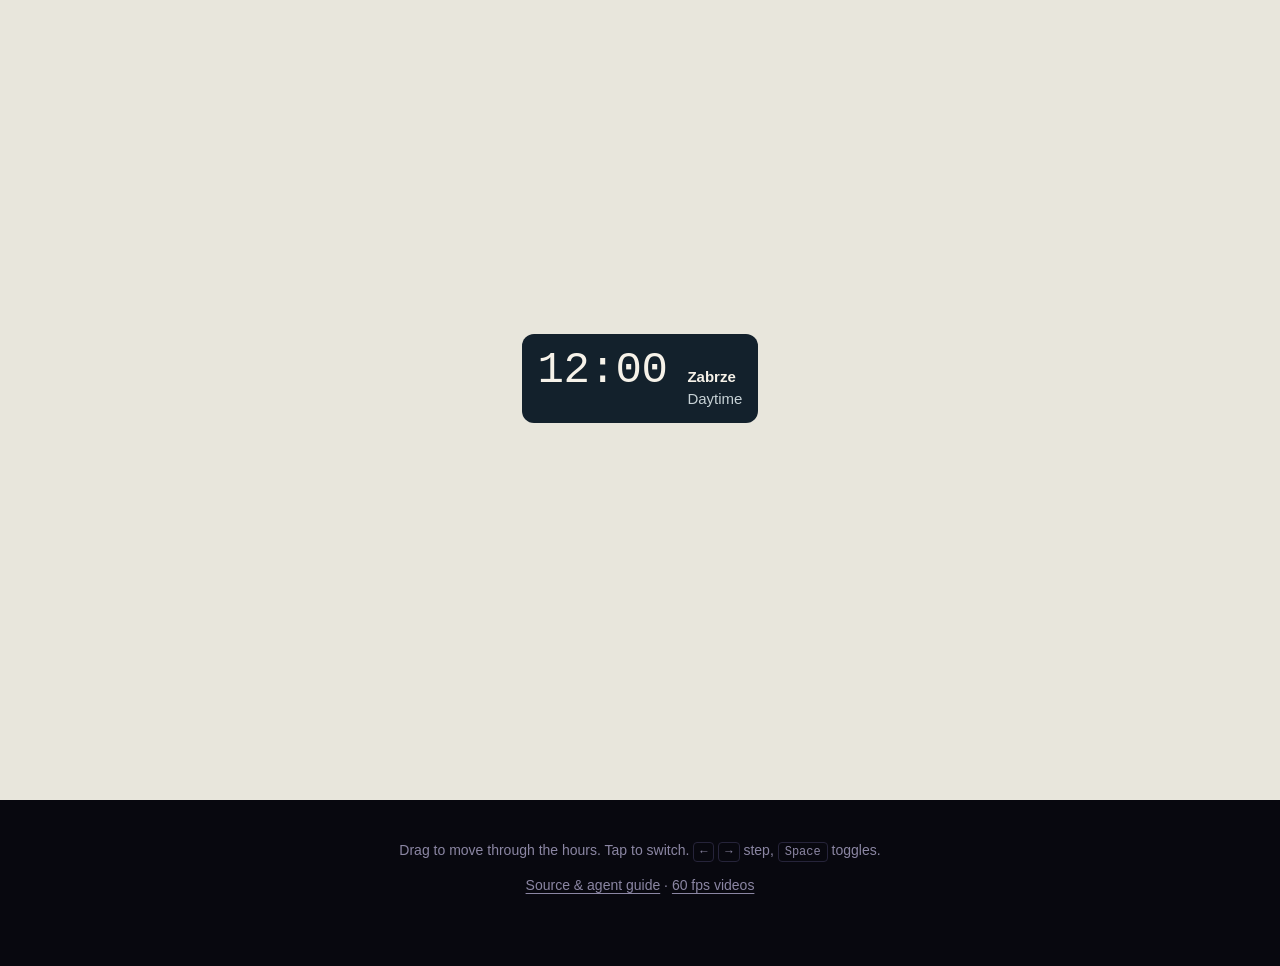
==== commit 6c7213e2: "Add Zabrze submodule and primary-source landmark research" ====
--- a/index.html
+++ b/index.html
@@ -45,6 +45,7 @@
   .czestochowa { --paper: #e9e6dd; --night: #111f31; --dusk-colour: #9d7d86; }
   .katowice { --paper: #e4e7e5; --night: #111c2c; --dusk-colour: #82726e; }
   .remscheid { --paper: #e5e9e6; --night: #101e25; --dusk-colour: #728582; }
+  .zabrze { --paper: #e8e6dc; --night: #14212a; --dusk-colour: #967c69; }
 </style>
 </head>
 <body>
@@ -76,7 +77,11 @@
   <remscheid-switch class="switch"></remscheid-switch>
   <div class="read" aria-hidden="true"><div class="clock">12:00</div><div class="place"><b>Remscheid</b><span>Daytime</span></div></div>
 </section>
-<footer>Drag to move through the hours. Tap to switch. <kbd>←</kbd> <kbd>→</kbd> step, <kbd>Space</kbd> toggles.<p><a href="https://github.com/preacherxp/city-switches">Source &amp; agent guide</a> · <a href="https://preacherxp.github.io/gliwice-switch/gliwice-day-night.gif">Gliwice GIF</a></p></footer>
+<section id="zabrze" class="zabrze" aria-label="Contemporary Zabrze: Restored Carboneum tower, Carnall heritage site, Arena Zabrze and Dom Muzyki i Tańca.">
+  <zabrze-switch class="switch"></zabrze-switch>
+  <div class="read" aria-hidden="true"><div class="clock">12:00</div><div class="place"><b>Zabrze</b><span>Daytime</span></div></div>
+</section>
+<footer>Drag to move through the hours. Tap to switch. <kbd>←</kbd> <kbd>→</kbd> step, <kbd>Space</kbd> toggles.<p><a href="https://github.com/preacherxp/city-switches">Source &amp; agent guide</a> · <a href="videos.html">60 fps videos</a></p></footer>
 <script src="repos/warsaw-switch/city-switch.js"></script>
 <script src="repos/warsaw-switch/warsaw.js"></script>
 <script src="repos/berlin-switch/berlin.js"></script>
@@ -85,6 +90,7 @@
 <script src="repos/czestochowa-switch/czestochowa.js"></script>
 <script src="repos/katowice-switch/katowice.js"></script>
 <script src="repos/remscheid-switch/remscheid.js"></script>
+<script src="repos/zabrze-switch/zabrze.js"></script>
 <script>
   const phaseOf = (h) => (h >= 5 && h < 7 ? 'Dawn' : h >= 7 && h < 10 ? 'Morning' : h >= 10 && h < 16 ? 'Daytime' : h >= 16 && h < 18 ? 'Golden hour' : h >= 18 && h < 19.5 ? 'Signs coming on' : 'Night');
   for (const section of document.querySelectorAll('section')) {
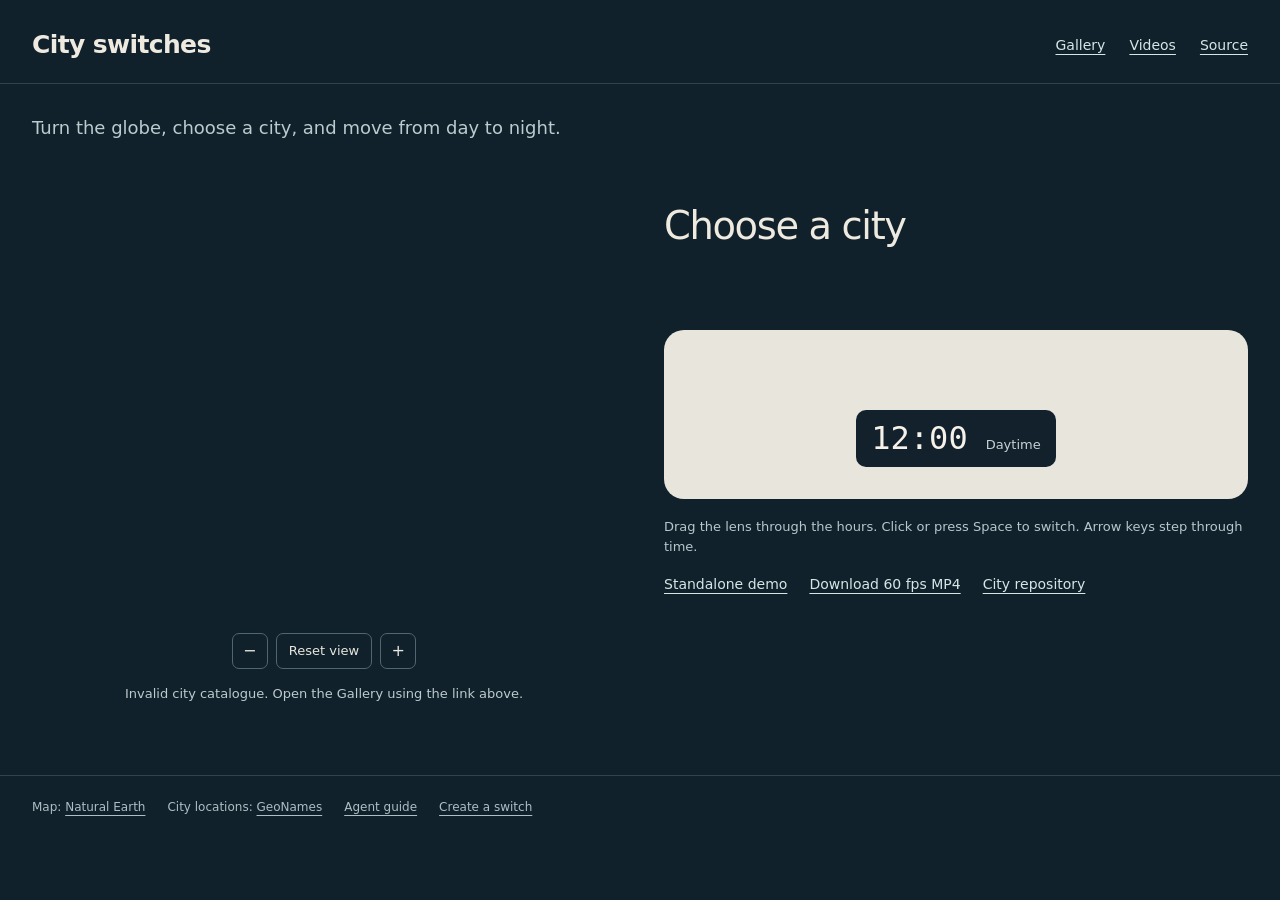
==== commit 0e0750b8: "Add rotatable city globe and per-city 60 fps video downloads" ====
--- a/index.html
+++ b/index.html
@@ -3,85 +3,43 @@
 <head>
 <meta charset="utf-8">
 <meta name="viewport" content="width=device-width, initial-scale=1">
-<title>City switches</title>
-<style>
-  * { box-sizing: border-box; }
-  html, body { margin: 0; }
-  body { font: 15px/1.5 ui-sans-serif, -apple-system, "Segoe UI", sans-serif; background: #08080f; overflow-x: hidden; }
-
-  /* Each city turns its own wall. --dark follows the hours as that lens moves. */
-  section {
-    --dark: 0;
-    --mix: calc(var(--dark) * 100%);
-    --dusk: calc(var(--dark) * (1 - var(--dark)) * 4);
-    --tint: color-mix(in oklab, var(--dusk-colour) calc(var(--dusk) * 62%), transparent);
-    background: color-mix(in oklab, var(--night) var(--mix), var(--paper));
-    background-image: linear-gradient(var(--tint), var(--tint));
-    color: color-mix(in oklab, #efeaf6 var(--mix), #2a2620);
-    min-height: 100svh;
-    padding: 72px 24px;
-    display: grid;
-    place-content: center;
-    justify-items: center;
-    gap: 56px;
-    overflow: hidden;
-  }
-  .warsaw { --paper: #e6e9ea; --night: #070b14; --dusk-colour: #3a2c4a; }
-  .berlin { --paper: #e4e4dc; --night: #0a0c0b; --dusk-colour: #33303f; }
-  .lisbon { --paper: #f3e8d4; --night: #080d1a; --dusk-colour: #5a2a3a; }
-  .gliwice { --paper: #e8e8df; --night: #101b26; --dusk-colour: #8c716b; }
-
-  .switch { width: min(680px, calc(100vw - 96px)); display: block; }
-  .read { display: flex; gap: 20px; align-items: baseline; justify-content: center; max-width: calc(100vw - 48px); padding: 12px 16px; border-radius: 12px; background: #13212c; color: #f6f2e9; }
-  .clock { font: 500 44px/1.1 ui-monospace, "SF Mono", Menlo, monospace; font-variant-numeric: tabular-nums; letter-spacing: -.01em; }
-  .place { font-size: 15px; }
-  .place b { display: block; font-weight: 600; }
-  .place span { color: #c6d1d5; }
-  footer {
-    background: #08080f; color: #8b86a3; text-align: center; padding: 40px 24px 56px; font-size: 14px;
-  }
-  footer a { color: inherit; text-underline-offset: 3px; }
-  kbd { font: 500 12px ui-monospace, "SF Mono", Menlo, monospace; padding: 2px 6px; border: 1px solid #26243a; border-radius: 4px; }
-  .czestochowa { --paper: #e9e6dd; --night: #111f31; --dusk-colour: #9d7d86; }
-  .katowice { --paper: #e4e7e5; --night: #111c2c; --dusk-colour: #82726e; }
-  .remscheid { --paper: #e5e9e6; --night: #101e25; --dusk-colour: #728582; }
-  .zabrze { --paper: #e8e6dc; --night: #14212a; --dusk-colour: #967c69; }
-</style>
+<meta name="description" content="Explore eight animated pixel-art city switches on a rotatable 3D globe. Choose a city, turn day into night, and download its full-switch 60 fps video.">
+<title>City switches — a world of day and night</title>
+<link rel="stylesheet" href="globe.css">
 </head>
 <body>
-<section id="warsaw" class="warsaw">
-  <warsaw-switch class="switch"></warsaw-switch>
-  <div class="read" aria-hidden="true"><div class="clock">12:00</div><div class="place"><b>Warszawa</b><span>Daytime</span></div></div>
+<header class="site-header">
+<h1>City switches</h1>
+<nav aria-label="Site"><a href="gallery.html">Gallery</a><a href="videos.html">Videos</a><a href="https://github.com/preacherxp/city-switches">Source</a></nav>
+</header>
+<main>
+<p class="intro">Turn the globe, choose a city, and move from day to night.</p>
+<div class="layout">
+<section class="world" aria-label="Explore cities">
+<div class="earth-view" id="earth-view">
+<canvas id="earth" tabindex="0" aria-label="3D globe. Drag or use arrow keys to rotate. Use plus and minus to zoom."></canvas>
+<div id="pins"></div>
+<div id="cluster-menu" class="cluster-menu" role="group" aria-label="Choose a nearby city" hidden></div>
+</div>
+<div class="world-controls" aria-label="Globe controls"><button id="zoom-out" type="button" aria-label="Zoom out">−</button><button id="reset-view" class="reset" type="button">Reset view</button><button id="zoom-in" type="button" aria-label="Zoom in">+</button></div>
+<p class="world-note" id="globe-status" role="status">Loading the globe…</p>
+<nav id="city-list" class="city-list" aria-label="Choose a city"></nav>
 </section>
-<section id="berlin" class="berlin">
-  <berlin-switch class="switch"></berlin-switch>
-  <div class="read" aria-hidden="true"><div class="clock">12:00</div><div class="place"><b>Berlin</b><span>Daytime</span></div></div>
+<section class="selected-city" aria-labelledby="city-name">
+<div class="city-heading"><h2 id="city-name">Choose a city</h2><span id="country"></span></div>
+<p id="description"></p>
+<div id="switch-stage" class="switch-stage">
+<div id="switches"></div>
+<div class="read" aria-hidden="true"><span id="clock" class="clock">12:00</span><span class="read-place"><b id="read-city"></b><span id="phase">Daytime</span></span></div>
+</div>
+<p class="switch-help">Drag the lens through the hours. Click or press Space to switch. Arrow keys step through time.</p>
+<div class="city-links"><a id="demo-link" href="gallery.html">Standalone demo</a><a id="mp4-link" href="videos.html" download>Download 60 fps MP4</a><a id="repo-link" href="https://github.com/preacherxp/city-switches">City repository</a></div>
+<p id="selection-status" class="sr-only" role="status"></p>
 </section>
-<section id="lisbon" class="lisbon">
-  <lisbon-switch class="switch"></lisbon-switch>
-  <div class="read" aria-hidden="true"><div class="clock">12:00</div><div class="place"><b>Lisboa</b><span>Daytime</span></div></div>
-</section>
-<section id="gliwice" class="gliwice" aria-label="Contemporary Gliwice: Rynek and Ratusz, Teatr Muzyczny, and Beer Brothers at Górnych Wałów 30">
-  <gliwice-switch class="switch"></gliwice-switch>
-  <div class="read" aria-hidden="true"><div class="clock">12:00</div><div class="place"><b>Gliwice</b><span>Daytime</span></div></div>
-</section>
-<section id="czestochowa" class="czestochowa" aria-label="Contemporary Częstochowa: Jasna Góra, Aleja NMP, Plac Biegańskiego and a contemporary Twist tram">
-  <czestochowa-switch class="switch"></czestochowa-switch>
-  <div class="read" aria-hidden="true"><div class="clock">12:00</div><div class="place"><b>Częstochowa</b><span>Daytime</span></div></div>
-</section>
-<section id="katowice" class="katowice" aria-label="Contemporary Katowice: The Culture Zone with .KTW towers, NOSPR and Spodek.">
-  <katowice-switch class="switch"></katowice-switch>
-  <div class="read" aria-hidden="true"><div class="clock">12:00</div><div class="place"><b>Katowice</b><span>Daytime</span></div></div>
-</section>
-<section id="remscheid" class="remscheid" aria-label="Contemporary Remscheid: Vaillant headquarters and Holiday Inn Express on Lenneper Straße 164.">
-  <remscheid-switch class="switch"></remscheid-switch>
-  <div class="read" aria-hidden="true"><div class="clock">12:00</div><div class="place"><b>Remscheid</b><span>Daytime</span></div></div>
-</section>
-<section id="zabrze" class="zabrze" aria-label="Contemporary Zabrze: Restored Carboneum tower, Carnall heritage site, Arena Zabrze and Dom Muzyki i Tańca.">
-  <zabrze-switch class="switch"></zabrze-switch>
-  <div class="read" aria-hidden="true"><div class="clock">12:00</div><div class="place"><b>Zabrze</b><span>Daytime</span></div></div>
-</section>
-<footer>Drag to move through the hours. Tap to switch. <kbd>←</kbd> <kbd>→</kbd> step, <kbd>Space</kbd> toggles.<p><a href="https://github.com/preacherxp/city-switches">Source &amp; agent guide</a> · <a href="videos.html">60 fps videos</a></p></footer>
+</div>
+<noscript><p>JavaScript is needed for the interactive globe. Visit the <a href="gallery.html">city gallery</a> or <a href="videos.html">video downloads</a>.</p></noscript>
+</main>
+<footer class="site-footer"><span>Map: <a href="https://www.naturalearthdata.com/">Natural Earth</a></span><span>City locations: <a href="https://www.geonames.org/">GeoNames</a></span><a href="https://github.com/preacherxp/city-switches/blob/main/AGENTS.md">Agent guide</a><a href="https://github.com/preacherxp/city-switches/blob/main/INITIAL_PROMPT.md">Create a switch</a></footer>
 <script src="repos/warsaw-switch/city-switch.js"></script>
 <script src="repos/warsaw-switch/warsaw.js"></script>
 <script src="repos/berlin-switch/berlin.js"></script>
@@ -91,23 +49,6 @@
 <script src="repos/katowice-switch/katowice.js"></script>
 <script src="repos/remscheid-switch/remscheid.js"></script>
 <script src="repos/zabrze-switch/zabrze.js"></script>
-<script>
-  const phaseOf = (h) => (h >= 5 && h < 7 ? 'Dawn' : h >= 7 && h < 10 ? 'Morning' : h >= 10 && h < 16 ? 'Daytime' : h >= 16 && h < 18 ? 'Golden hour' : h >= 18 && h < 19.5 ? 'Signs coming on' : 'Night');
-  for (const section of document.querySelectorAll('section')) {
-    const toggle = section.querySelector('.switch');
-    const clock = section.querySelector('.clock');
-    const phase = section.querySelector('.place span');
-    const key = `city-switch:${section.className}`;
-    toggle.addEventListener('scrub', (e) => {
-      const { hour, dark } = e.detail;
-      section.style.setProperty('--dark', dark.toFixed(3));
-      clock.textContent = `${String(Math.floor(hour)).padStart(2, '0')}:${String(Math.floor((hour % 1) * 60)).padStart(2, '0')}`;
-      phase.textContent = phaseOf(hour);
-    });
-    toggle.addEventListener('change', (e) => localStorage.setItem(key, e.detail.night ? 'night' : 'day'));
-    const saved = localStorage.getItem(key);
-    if (saved ? saved === 'night' : matchMedia('(prefers-color-scheme: dark)').matches) toggle.jump?.(true);
-  }
-</script>
+<script type="module" src="globe.mjs"></script>
 </body>
 </html>
--- a/globe.css
+++ b/globe.css
@@ -0,0 +1,75 @@
+:root { color-scheme: dark; font-family: ui-sans-serif, system-ui, -apple-system, sans-serif; color: #eeeae0; background: #10212b; }
+* { box-sizing: border-box; }
+body { margin: 0; }
+a { color: #d6e6e6; text-underline-offset: 4px; }
+button { font: inherit; }
+button, a { -webkit-tap-highlight-color: transparent; }
+button:focus-visible, a:focus-visible, canvas:focus-visible { outline: 2px solid #e5c48e; outline-offset: 5px; }
+.site-header, main, .site-footer { max-width: 1320px; margin: auto; padding-inline: 32px; }
+.site-header { display: flex; justify-content: space-between; gap: 24px; align-items: center; padding-top: 30px; padding-bottom: 24px; border-bottom: 1px solid #30444e; }
+.site-header h1 { margin: 0; font-size: 25px; font-weight: 600; letter-spacing: -.025em; }
+.site-header nav { display: flex; gap: 24px; font-size: 14px; }
+.intro { margin: 30px 0 0; color: #bccbcf; max-width: 650px; font-size: 18px; line-height: 1.6; }
+.layout { display: grid; grid-template-columns: minmax(0, 1fr) minmax(0, 1fr); gap: 48px; padding-top: 12px; }
+.world { min-width: 0; }
+.earth-view { position: relative; height: 490px; }
+#earth { display: block; width: 100%; height: 100%; touch-action: none; cursor: grab; }
+#earth:active { cursor: grabbing; }
+#pins { position: absolute; inset: 0; overflow: hidden; pointer-events: none; }
+.pin { position: absolute; width: 28px; height: 28px; transform: translate(-50%, -50%); padding: 0; border-radius: 50%; border: 2px solid #e2d8c2; color: #10212b; background: #e2d8c2; pointer-events: auto; cursor: pointer; font-size: 12px; font-weight: 700; box-shadow: 0 1px 5px #0b1927; }
+.pin.single { width: 14px; height: 14px; }
+.pin.current { background: #e7ad5e; border-color: #fff2d6; box-shadow: 0 0 0 4px #e7ad5e33; }
+.cluster-menu { position: absolute; z-index: 3; width: 200px; max-width: calc(100% - 24px); padding: 8px; border: 1px solid #63737b; background: #152d39; border-radius: 10px; box-shadow: 0 10px 30px #07141e88; }
+.cluster-menu[hidden] { display: none; }
+.cluster-menu button { display: block; width: 100%; padding: 8px 10px; border: 0; color: #eeeae0; background: transparent; text-align: left; border-radius: 5px; cursor: pointer; }
+.cluster-menu button:hover { background: #294550; }
+.world-controls { display: flex; gap: 8px; align-items: center; justify-content: center; margin-top: -12px; position: relative; }
+.world-controls button { color: #e8e7dd; background: transparent; border: 1px solid #506671; border-radius: 7px; min-width: 36px; min-height: 36px; cursor: pointer; }
+.world-controls button:hover { background: #243d48; }
+.world-controls .reset { padding: 6px 12px; font-size: 13px; }
+.world-note { color: #bdcace; text-align: center; font-size: 13px; line-height: 1.6; margin: 15px 0 22px; }
+.city-list { display: grid; grid-template-columns: repeat(2, minmax(0, 1fr)); gap: 6px 18px; }
+.city-button { display: flex; align-items: baseline; justify-content: space-between; gap: 8px; min-height: 45px; padding: 10px 4px; border: 0; border-bottom: 1px solid #354b55; color: #dddcd2; background: transparent; text-align: left; cursor: pointer; }
+.city-button small { color: #adbdc4; font-size: 11px; }
+.city-button[aria-pressed="true"] { color: #f0c080; border-bottom-color: #d9ae73; }
+.city-button:hover { color: #fff5dc; }
+.selected-city { min-width: 0; padding-top: 48px; }
+.city-heading { display: flex; justify-content: space-between; align-items: baseline; gap: 16px; }
+.city-heading h2 { margin: 0; font-size: clamp(30px, 3vw, 44px); font-weight: 500; letter-spacing: -.035em; }
+#country { color: #bdcace; font-size: 14px; }
+#description { min-height: 48px; color: #c2cdd0; font-size: 15px; line-height: 1.6; max-width: 490px; margin: 10px 0 24px; }
+.switch-stage { --dark: 0; --paper: #e8e6dc; --night: #14212a; --dusk-colour: #967c69; --dusk: calc(var(--dark) * (1 - var(--dark)) * 4); display: grid; justify-items: center; gap: 32px; padding: 48px 30px 32px; border-radius: 20px; background: color-mix(in oklab, var(--night) calc(var(--dark) * 100%), var(--paper)); background-image: linear-gradient(color-mix(in oklab, var(--dusk-colour) calc(var(--dusk) * 62%), transparent), color-mix(in oklab, var(--dusk-colour) calc(var(--dusk) * 62%), transparent)); overflow: hidden; }
+#switches { width: 100%; max-width: 640px; }
+.switch-pane { width: 100%; }
+.switch-pane[hidden] { display: none; }
+.read { display: flex; align-items: baseline; gap: 18px; max-width: 100%; padding: 10px 15px; color: #f6f2e9; background: #13212c; border-radius: 10px; }
+.clock { font: 500 32px/1.15 ui-monospace, "SF Mono", Menlo, monospace; font-variant-numeric: tabular-nums; }
+.read-place { font-size: 13px; line-height: 1.5; }
+.read-place b { display: block; font-weight: 500; }
+#phase { color: #c6d1d5; }
+.switch-help { color: #b7c7cd; font-size: 13px; line-height: 1.6; margin: 18px 0; }
+.city-links { display: flex; flex-wrap: wrap; gap: 12px 22px; font-size: 14px; }
+.site-footer { display: flex; flex-wrap: wrap; gap: 10px 22px; margin-top: 48px; padding-block: 24px; color: #adbec4; border-top: 1px solid #30444e; font-size: 12px; }
+.site-footer a { color: inherit; }
+.sr-only { position: absolute; width: 1px; height: 1px; overflow: hidden; clip-path: inset(50%); white-space: nowrap; }
+@media (max-width: 900px) {
+  .site-header, main, .site-footer { padding-inline: 24px; }
+  .layout { gap: 28px; }
+  .earth-view { height: 420px; }
+  .city-button { display: block; }
+  .city-button small { display: block; margin-top: 2px; }
+  .switch-stage { padding: 36px 22px 28px; }
+}
+@media (max-width: 700px) {
+  .site-header { align-items: start; }
+  .site-header nav { flex-wrap: wrap; justify-content: end; gap: 8px 18px; max-width: 160px; }
+  .intro { font-size: 16px; margin-top: 22px; }
+  .layout { grid-template-columns: minmax(0, 1fr); gap: 20px; }
+  .earth-view { height: 350px; }
+  .selected-city { padding-top: 20px; }
+  .city-button { display: flex; }
+  .city-button small { display: inline; }
+  #description { min-height: 0; }
+  .switch-stage { padding: 36px 22px 26px; gap: 28px; }
+  .site-footer { margin-top: 32px; }
+}
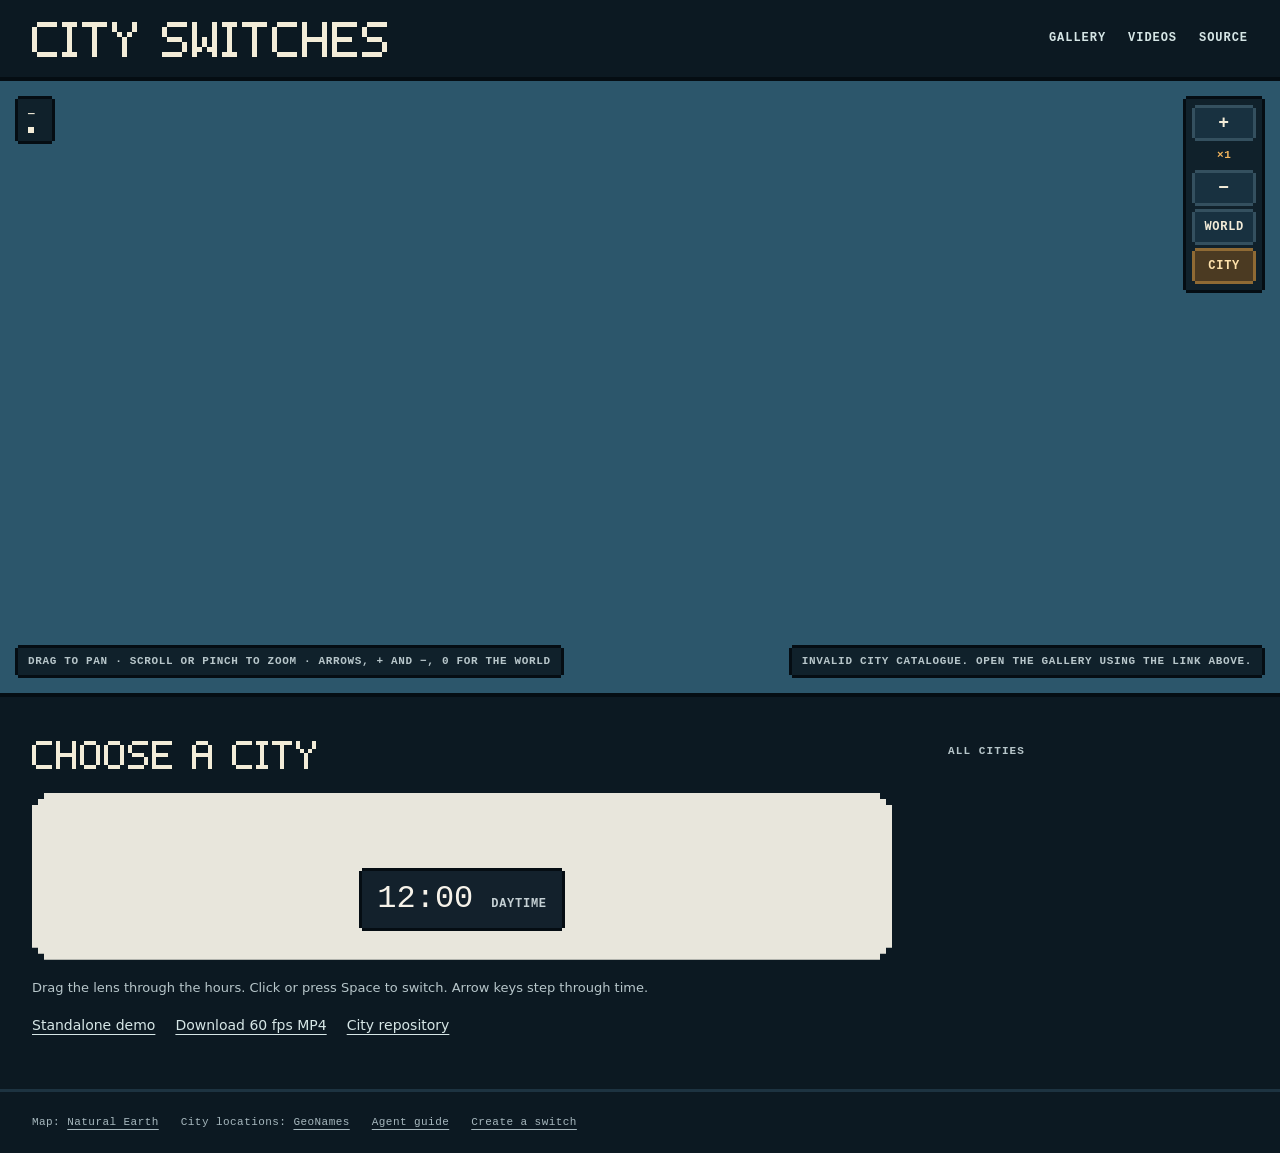
==== commit ad9fe81b: "Replace the 3D globe with a zoomable pixel world map Natural Earth 1:50m land, lakes, rivers, border" ====
--- a/index.html
+++ b/index.html
@@ -3,30 +3,37 @@
 <head>
 <meta charset="utf-8">
 <meta name="viewport" content="width=device-width, initial-scale=1">
-<meta name="description" content="Explore eight animated pixel-art city switches on a rotatable 3D globe. Choose a city, turn day into night, and download its full-switch 60 fps video.">
+<meta name="description" content="Explore eight animated pixel-art city switches on a zoomable pixel world map. Choose a city, turn day into night, and download its full-switch 60 fps video.">
 <title>City switches — a world of day and night</title>
 <link rel="stylesheet" href="globe.css">
+<link rel="icon" href="favicon.svg" type="image/svg+xml">
 </head>
 <body>
 <header class="site-header">
-<h1>City switches</h1>
+<h1 class="pixel-text" data-pixel="5">City switches</h1>
 <nav aria-label="Site"><a href="gallery.html">Gallery</a><a href="videos.html">Videos</a><a href="https://github.com/preacherxp/city-switches">Source</a></nav>
 </header>
 <main>
-<p class="intro">Turn the globe, choose a city, and move from day to night.</p>
+<section class="map-shell" aria-label="World map">
+<div class="map-view" id="map-view">
+<canvas id="map" tabindex="0" aria-label="Pixel world map" aria-describedby="map-help"></canvas>
+<div id="pins" class="pins"></div>
+<div id="cluster-menu" class="cluster-menu" role="group" aria-label="Choose a nearby city" hidden></div>
+<div class="hud hud-place" aria-hidden="true"><span id="map-coords">—</span><span class="scale"><i id="scale-bar"></i><b id="scale-label"></b></span></div>
+<div class="hud hud-zoom" role="toolbar" aria-label="Map controls">
+<button id="zoom-in" type="button" aria-label="Zoom in">+</button>
+<span id="zoom-level" class="zoom-level" aria-hidden="true">×1</span>
+<button id="zoom-out" type="button" aria-label="Zoom out">−</button>
+<button id="show-world" type="button">World</button>
+<button id="show-city" type="button">City</button>
+</div>
+<p class="hud hud-help" id="map-help">Drag to pan · scroll or pinch to zoom · arrows, + and −, 0 for the world</p>
+</div>
+<p class="map-status" id="globe-status" role="status">Loading the map…</p>
+</section>
 <div class="layout">
-<section class="world" aria-label="Explore cities">
-<div class="earth-view" id="earth-view">
-<canvas id="earth" tabindex="0" aria-label="3D globe. Drag or use arrow keys to rotate. Use plus and minus to zoom."></canvas>
-<div id="pins"></div>
-<div id="cluster-menu" class="cluster-menu" role="group" aria-label="Choose a nearby city" hidden></div>
-</div>
-<div class="world-controls" aria-label="Globe controls"><button id="zoom-out" type="button" aria-label="Zoom out">−</button><button id="reset-view" class="reset" type="button">Reset view</button><button id="zoom-in" type="button" aria-label="Zoom in">+</button></div>
-<p class="world-note" id="globe-status" role="status">Loading the globe…</p>
-<nav id="city-list" class="city-list" aria-label="Choose a city"></nav>
-</section>
 <section class="selected-city" aria-labelledby="city-name">
-<div class="city-heading"><h2 id="city-name">Choose a city</h2><span id="country"></span></div>
+<div class="city-heading"><h2 id="city-name" class="pixel-text" data-pixel="4">Choose a city</h2><span id="country"></span></div>
 <p id="description"></p>
 <div id="switch-stage" class="switch-stage">
 <div id="switches"></div>
@@ -36,8 +43,12 @@
 <div class="city-links"><a id="demo-link" href="gallery.html">Standalone demo</a><a id="mp4-link" href="videos.html" download>Download 60 fps MP4</a><a id="repo-link" href="https://github.com/preacherxp/city-switches">City repository</a></div>
 <p id="selection-status" class="sr-only" role="status"></p>
 </section>
+<aside class="city-index">
+<h3 class="list-title">All cities</h3>
+<nav id="city-list" class="city-list" aria-label="Choose a city"></nav>
+</aside>
 </div>
-<noscript><p>JavaScript is needed for the interactive globe. Visit the <a href="gallery.html">city gallery</a> or <a href="videos.html">video downloads</a>.</p></noscript>
+<noscript><p>JavaScript is needed for the interactive map. Visit the <a href="gallery.html">city gallery</a> or <a href="videos.html">video downloads</a>.</p></noscript>
 </main>
 <footer class="site-footer"><span>Map: <a href="https://www.naturalearthdata.com/">Natural Earth</a></span><span>City locations: <a href="https://www.geonames.org/">GeoNames</a></span><a href="https://github.com/preacherxp/city-switches/blob/main/AGENTS.md">Agent guide</a><a href="https://github.com/preacherxp/city-switches/blob/main/INITIAL_PROMPT.md">Create a switch</a></footer>
 <script src="repos/warsaw-switch/city-switch.js"></script>
--- a/globe.css
+++ b/globe.css
@@ -1,75 +1,131 @@
-:root { color-scheme: dark; font-family: ui-sans-serif, system-ui, -apple-system, sans-serif; color: #eeeae0; background: #10212b; }
+:root {
+  color-scheme: dark;
+  --ink: #050d13;
+  --panel: #10212b;
+  --panel-2: #183140;
+  --line: #2c4655;
+  --paper: #f3ecd8;
+  --muted: #b7c6ca;
+  --amber: #f2b45c;
+  --mono: ui-monospace, "SF Mono", Menlo, Consolas, monospace;
+  --px: 3px;
+  font-family: ui-sans-serif, system-ui, -apple-system, sans-serif;
+  color: #eeeae0;
+  background: #0c1922;
+}
 * { box-sizing: border-box; }
 body { margin: 0; }
 a { color: #d6e6e6; text-underline-offset: 4px; }
 button { font: inherit; }
 button, a { -webkit-tap-highlight-color: transparent; }
-button:focus-visible, a:focus-visible, canvas:focus-visible { outline: 2px solid #e5c48e; outline-offset: 5px; }
-.site-header, main, .site-footer { max-width: 1320px; margin: auto; padding-inline: 32px; }
-.site-header { display: flex; justify-content: space-between; gap: 24px; align-items: center; padding-top: 30px; padding-bottom: 24px; border-bottom: 1px solid #30444e; }
-.site-header h1 { margin: 0; font-size: 25px; font-weight: 600; letter-spacing: -.025em; }
-.site-header nav { display: flex; gap: 24px; font-size: 14px; }
-.intro { margin: 30px 0 0; color: #bccbcf; max-width: 650px; font-size: 18px; line-height: 1.6; }
-.layout { display: grid; grid-template-columns: minmax(0, 1fr) minmax(0, 1fr); gap: 48px; padding-top: 12px; }
-.world { min-width: 0; }
-.earth-view { position: relative; height: 490px; }
-#earth { display: block; width: 100%; height: 100%; touch-action: none; cursor: grab; }
-#earth:active { cursor: grabbing; }
-#pins { position: absolute; inset: 0; overflow: hidden; pointer-events: none; }
-.pin { position: absolute; width: 28px; height: 28px; transform: translate(-50%, -50%); padding: 0; border-radius: 50%; border: 2px solid #e2d8c2; color: #10212b; background: #e2d8c2; pointer-events: auto; cursor: pointer; font-size: 12px; font-weight: 700; box-shadow: 0 1px 5px #0b1927; }
-.pin.single { width: 14px; height: 14px; }
-.pin.current { background: #e7ad5e; border-color: #fff2d6; box-shadow: 0 0 0 4px #e7ad5e33; }
-.cluster-menu { position: absolute; z-index: 3; width: 200px; max-width: calc(100% - 24px); padding: 8px; border: 1px solid #63737b; background: #152d39; border-radius: 10px; box-shadow: 0 10px 30px #07141e88; }
+:focus-visible { outline: 3px solid #ffd27a; outline-offset: 3px; }
+.sr-only { position: absolute; width: 1px; height: 1px; overflow: hidden; clip-path: inset(50%); white-space: nowrap; }
+
+/* Stepped pixel borders: four side shadows leave the corners open. */
+.pixel-box, .hud, .hud button, .cluster-menu, .read {
+  box-shadow: 0 calc(-1 * var(--px)) 0 0 var(--edge, var(--ink)), 0 var(--px) 0 0 var(--edge, var(--ink)),
+    calc(-1 * var(--px)) 0 0 0 var(--edge, var(--ink)), var(--px) 0 0 0 var(--edge, var(--ink));
+}
+
+.site-header { display: flex; flex-wrap: wrap; justify-content: space-between; align-items: center; gap: 12px 24px; padding: 22px 32px 20px; }
+.site-header h1 { margin: 0; color: var(--paper); line-height: 0; min-width: 0; max-width: 100%; }
+.site-header nav { display: flex; gap: 22px; font: 600 12px/1 var(--mono); letter-spacing: .08em; text-transform: uppercase; }
+.site-header nav a { text-decoration: none; padding: 8px 0; border-bottom: var(--px) solid transparent; }
+.site-header nav a:hover { border-bottom-color: var(--amber); color: #fff; }
+.pixel-text svg { display: block; max-width: 100%; height: auto; }
+
+/* ---- Map */
+.map-shell { position: relative; border-block: 4px solid var(--ink); background: #2c566b; }
+.map-view { position: relative; height: clamp(380px, 68vh, 760px); overflow: hidden; }
+#map { display: block; image-rendering: pixelated; image-rendering: crisp-edges; touch-action: none; cursor: grab; }
+#map:active { cursor: grabbing; }
+#map:focus-visible { outline: 3px solid #ffd27a; outline-offset: -6px; }
+.pins { position: absolute; inset: 0; pointer-events: none; }
+.pin { position: absolute; left: 0; top: 0; width: 26px; height: 28px; padding: 0; border: 0; background: transparent; pointer-events: auto; cursor: pointer; }
+.pin.cluster { width: 34px; height: 30px; }
+.pin:focus-visible { outline-offset: 0; }
+
+.hud { position: absolute; z-index: 2; margin: 0; color: var(--paper); background: var(--panel); font: 600 11px/1.2 var(--mono); letter-spacing: .06em; text-transform: uppercase; }
+.hud-place { top: 18px; left: 18px; display: grid; gap: 7px; padding: 8px 10px; }
+.scale { display: flex; align-items: center; gap: 8px; }
+.scale i { display: block; height: 6px; border: var(--px) solid var(--paper); border-top: 0; }
+.hud-zoom { top: 18px; right: 18px; display: grid; justify-items: stretch; gap: 9px; padding: 9px; }
+.hud-zoom button { --edge: #34505f; min-width: 36px; min-height: 30px; padding: 4px 9px; color: var(--paper); background: var(--panel-2); border: 0; cursor: pointer; font: 700 12px/1 var(--mono); letter-spacing: .06em; text-transform: uppercase; }
+.hud-zoom button:hover:not(:disabled) { background: #24485a; }
+.hud-zoom button:active:not(:disabled) { transform: translateY(2px); }
+.hud-zoom button:disabled { opacity: .45; cursor: default; }
+.hud-zoom #zoom-in, .hud-zoom #zoom-out { font-size: 18px; }
+.hud-zoom #show-city { --edge: #8f6a34; background: #4b3a22; color: #ffe2ac; max-width: 140px; overflow: hidden; text-overflow: ellipsis; white-space: nowrap; }
+.zoom-level { text-align: center; color: var(--amber); padding: 2px 0; }
+.hud-help { left: 18px; bottom: 18px; padding: 7px 10px; color: var(--muted); max-width: calc(100% - 36px); }
+.map-status:not(.problem) { position: absolute; width: 1px; height: 1px; overflow: hidden; clip-path: inset(50%); white-space: nowrap; }
+.map-status.problem { position: absolute; right: 18px; bottom: 18px; z-index: 2; margin: 0; padding: 7px 10px; color: var(--muted); background: var(--panel); font: 600 11px/1.2 var(--mono); letter-spacing: .06em; text-transform: uppercase; box-shadow: 0 calc(-1 * var(--px)) 0 0 var(--ink), 0 var(--px) 0 0 var(--ink), calc(-1 * var(--px)) 0 0 0 var(--ink), var(--px) 0 0 0 var(--ink); }
+
+.cluster-menu { position: absolute; z-index: 3; width: 200px; max-width: calc(100% - 24px); padding: 8px; background: var(--panel); }
 .cluster-menu[hidden] { display: none; }
-.cluster-menu button { display: block; width: 100%; padding: 8px 10px; border: 0; color: #eeeae0; background: transparent; text-align: left; border-radius: 5px; cursor: pointer; }
-.cluster-menu button:hover { background: #294550; }
-.world-controls { display: flex; gap: 8px; align-items: center; justify-content: center; margin-top: -12px; position: relative; }
-.world-controls button { color: #e8e7dd; background: transparent; border: 1px solid #506671; border-radius: 7px; min-width: 36px; min-height: 36px; cursor: pointer; }
-.world-controls button:hover { background: #243d48; }
-.world-controls .reset { padding: 6px 12px; font-size: 13px; }
-.world-note { color: #bdcace; text-align: center; font-size: 13px; line-height: 1.6; margin: 15px 0 22px; }
-.city-list { display: grid; grid-template-columns: repeat(2, minmax(0, 1fr)); gap: 6px 18px; }
-.city-button { display: flex; align-items: baseline; justify-content: space-between; gap: 8px; min-height: 45px; padding: 10px 4px; border: 0; border-bottom: 1px solid #354b55; color: #dddcd2; background: transparent; text-align: left; cursor: pointer; }
-.city-button small { color: #adbdc4; font-size: 11px; }
-.city-button[aria-pressed="true"] { color: #f0c080; border-bottom-color: #d9ae73; }
-.city-button:hover { color: #fff5dc; }
-.selected-city { min-width: 0; padding-top: 48px; }
-.city-heading { display: flex; justify-content: space-between; align-items: baseline; gap: 16px; }
-.city-heading h2 { margin: 0; font-size: clamp(30px, 3vw, 44px); font-weight: 500; letter-spacing: -.035em; }
-#country { color: #bdcace; font-size: 14px; }
-#description { min-height: 48px; color: #c2cdd0; font-size: 15px; line-height: 1.6; max-width: 490px; margin: 10px 0 24px; }
-.switch-stage { --dark: 0; --paper: #e8e6dc; --night: #14212a; --dusk-colour: #967c69; --dusk: calc(var(--dark) * (1 - var(--dark)) * 4); display: grid; justify-items: center; gap: 32px; padding: 48px 30px 32px; border-radius: 20px; background: color-mix(in oklab, var(--night) calc(var(--dark) * 100%), var(--paper)); background-image: linear-gradient(color-mix(in oklab, var(--dusk-colour) calc(var(--dusk) * 62%), transparent), color-mix(in oklab, var(--dusk-colour) calc(var(--dusk) * 62%), transparent)); overflow: hidden; }
-#switches { width: 100%; max-width: 640px; }
+.cluster-menu button { display: block; width: 100%; padding: 8px 10px; border: 0; color: var(--paper); background: transparent; text-align: left; cursor: pointer; font: 600 12px var(--mono); text-transform: uppercase; letter-spacing: .05em; }
+.cluster-menu button:hover { background: var(--panel-2); }
+
+/* ---- Selected city */
+.layout { max-width: 1320px; margin: auto; display: grid; grid-template-columns: minmax(0, 1fr) 300px; gap: 56px; padding: 44px 32px 8px; }
+.selected-city, .city-index { min-width: 0; }
+.switch-stage {
+  --dark: 0; --paper: #e8e6dc; --night: #14212a; --dusk-colour: #967c69; --dusk: calc(var(--dark) * (1 - var(--dark)) * 4);
+  display: grid; justify-items: center; gap: 30px; padding: 48px 30px 32px; overflow: hidden;
+  background: color-mix(in oklab, var(--night) calc(var(--dark) * 100%), var(--paper));
+  background-image: linear-gradient(color-mix(in oklab, var(--dusk-colour) calc(var(--dusk) * 62%), transparent), color-mix(in oklab, var(--dusk-colour) calc(var(--dusk) * 62%), transparent));
+  clip-path: polygon(0 12px, 6px 12px, 6px 6px, 12px 6px, 12px 0, calc(100% - 12px) 0, calc(100% - 12px) 6px, calc(100% - 6px) 6px, calc(100% - 6px) 12px, 100% 12px,
+    100% calc(100% - 12px), calc(100% - 6px) calc(100% - 12px), calc(100% - 6px) calc(100% - 6px), calc(100% - 12px) calc(100% - 6px), calc(100% - 12px) 100%,
+    12px 100%, 12px calc(100% - 6px), 6px calc(100% - 6px), 6px calc(100% - 12px), 0 calc(100% - 12px));
+}
+#switches { width: 100%; max-width: 680px; }
 .switch-pane { width: 100%; }
 .switch-pane[hidden] { display: none; }
-.read { display: flex; align-items: baseline; gap: 18px; max-width: 100%; padding: 10px 15px; color: #f6f2e9; background: #13212c; border-radius: 10px; }
-.clock { font: 500 32px/1.15 ui-monospace, "SF Mono", Menlo, monospace; font-variant-numeric: tabular-nums; }
-.read-place { font-size: 13px; line-height: 1.5; }
-.read-place b { display: block; font-weight: 500; }
+.read { display: flex; align-items: baseline; gap: 18px; max-width: 100%; padding: 10px 15px; color: #f6f2e9; background: #13212c; }
+.clock { font: 500 32px/1.15 var(--mono); font-variant-numeric: tabular-nums; }
+.read-place { font: 600 12px/1.5 var(--mono); text-transform: uppercase; letter-spacing: .06em; }
+.read-place b { display: block; }
 #phase { color: #c6d1d5; }
-.switch-help { color: #b7c7cd; font-size: 13px; line-height: 1.6; margin: 18px 0; }
-.city-links { display: flex; flex-wrap: wrap; gap: 12px 22px; font-size: 14px; }
-.site-footer { display: flex; flex-wrap: wrap; gap: 10px 22px; margin-top: 48px; padding-block: 24px; color: #adbec4; border-top: 1px solid #30444e; font-size: 12px; }
+.switch-help { color: var(--muted); font-size: 13px; line-height: 1.6; margin: 18px 0; }
+
+.city-heading { display: flex; justify-content: space-between; align-items: end; gap: 16px; }
+.city-heading h2 { margin: 0; color: var(--paper); min-width: 0; line-height: 0; }
+#country { color: var(--muted); font: 600 12px var(--mono); letter-spacing: .08em; text-transform: uppercase; white-space: nowrap; }
+#description { color: #c9d3d5; font-size: 15px; line-height: 1.6; margin: 14px 0 24px; }
+.city-links { display: flex; flex-wrap: wrap; gap: 10px 20px; font-size: 14px; }
+.list-title { margin: 4px 0 14px; color: var(--muted); font: 600 11px var(--mono); letter-spacing: .1em; text-transform: uppercase; }
+.city-list { display: grid; grid-template-columns: minmax(0, 1fr); gap: 12px; }
+.city-button { display: flex; align-items: baseline; justify-content: space-between; gap: 8px; min-height: 44px; padding: 10px 12px; border: 0; color: #e2e0d6; background: var(--panel); text-align: left; cursor: pointer;
+  box-shadow: 0 calc(-1 * var(--px)) 0 0 var(--line), 0 var(--px) 0 0 var(--line), calc(-1 * var(--px)) 0 0 0 var(--line), var(--px) 0 0 0 var(--line); }
+.city-button span { font-weight: 600; }
+.city-button small { color: #a9babf; font: 600 10px var(--mono); letter-spacing: .06em; text-transform: uppercase; }
+.city-button:hover { background: var(--panel-2); color: #fff; }
+.city-button[aria-pressed="true"] { color: #ffe2ac; background: #3a2e1c;
+  box-shadow: 0 calc(-1 * var(--px)) 0 0 var(--amber), 0 var(--px) 0 0 var(--amber), calc(-1 * var(--px)) 0 0 0 var(--amber), var(--px) 0 0 0 var(--amber); }
+
+.site-footer { max-width: 1320px; margin: 48px auto 0; display: flex; flex-wrap: wrap; gap: 10px 22px; padding: 24px 32px; color: #a7b8be; border-top: var(--px) solid #1d3341; font: 11px var(--mono); letter-spacing: .04em; }
 .site-footer a { color: inherit; }
-.sr-only { position: absolute; width: 1px; height: 1px; overflow: hidden; clip-path: inset(50%); white-space: nowrap; }
-@media (max-width: 900px) {
-  .site-header, main, .site-footer { padding-inline: 24px; }
-  .layout { gap: 28px; }
-  .earth-view { height: 420px; }
+
+@media (max-width: 980px) {
+  .layout { grid-template-columns: minmax(0, 1fr); gap: 28px; padding: 28px 24px 0; }
+  .city-list { grid-template-columns: repeat(4, minmax(0, 1fr)); }
   .city-button { display: block; }
-  .city-button small { display: block; margin-top: 2px; }
-  .switch-stage { padding: 36px 22px 28px; }
+  .city-button small { display: block; margin-top: 3px; }
 }
 @media (max-width: 700px) {
-  .site-header { align-items: start; }
-  .site-header nav { flex-wrap: wrap; justify-content: end; gap: 8px 18px; max-width: 160px; }
-  .intro { font-size: 16px; margin-top: 22px; }
-  .layout { grid-template-columns: minmax(0, 1fr); gap: 20px; }
-  .earth-view { height: 350px; }
-  .selected-city { padding-top: 20px; }
-  .city-button { display: flex; }
-  .city-button small { display: inline; }
-  #description { min-height: 0; }
-  .switch-stage { padding: 36px 22px 26px; gap: 28px; }
-  .site-footer { margin-top: 32px; }
+  .site-header { padding: 16px 18px; }
+  .site-header nav { gap: 14px; }
+  .map-view { height: clamp(340px, 62vh, 560px); }
+  .hud-place { top: 10px; left: 10px; }
+  .hud-zoom { top: 10px; right: 10px; gap: 7px; padding: 7px; }
+  .hud-help { display: none; }
+  .map-status.problem { left: 10px; right: auto; bottom: 10px; }
+  .layout { padding: 22px 18px 0; }
+  .city-list { grid-template-columns: repeat(2, minmax(0, 1fr)); }
+  .switch-stage { padding: 34px 16px 24px; gap: 26px; }
+  .site-footer { padding: 20px 18px; margin-top: 32px; }
 }
+@media (max-width: 420px) {
+  .hud-zoom button { min-width: 32px; padding: 4px 7px; }
+  .hud-zoom #show-city { max-width: 92px; }
+}
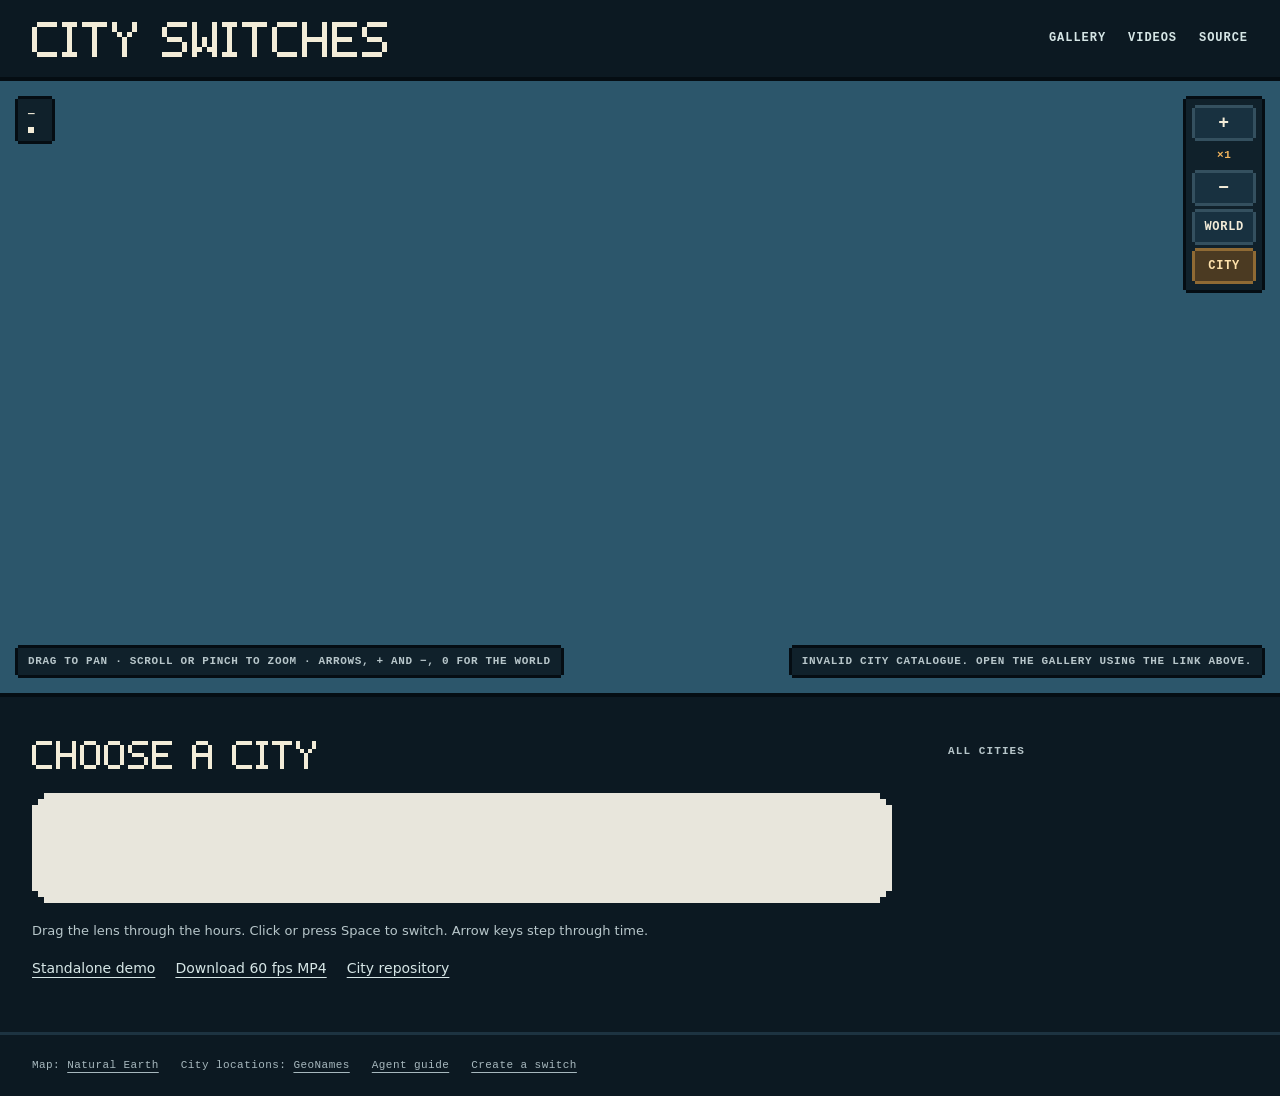
==== commit d2627bdd: "Use the engine's <city-readout> on the map page and gallery; pin the slower lens The readout keeps t" ====
--- a/index.html
+++ b/index.html
@@ -37,7 +37,7 @@
 <p id="description"></p>
 <div id="switch-stage" class="switch-stage">
 <div id="switches"></div>
-<div class="read" aria-hidden="true"><span id="clock" class="clock">12:00</span><span class="read-place"><b id="read-city"></b><span id="phase">Daytime</span></span></div>
+<city-readout id="readout"></city-readout>
 </div>
 <p class="switch-help">Drag the lens through the hours. Click or press Space to switch. Arrow keys step through time.</p>
 <div class="city-links"><a id="demo-link" href="gallery.html">Standalone demo</a><a id="mp4-link" href="videos.html" download>Download 60 fps MP4</a><a id="repo-link" href="https://github.com/preacherxp/city-switches">City repository</a></div>
--- a/globe.css
+++ b/globe.css
@@ -22,7 +22,7 @@
 .sr-only { position: absolute; width: 1px; height: 1px; overflow: hidden; clip-path: inset(50%); white-space: nowrap; }
 
 /* Stepped pixel borders: four side shadows leave the corners open. */
-.pixel-box, .hud, .hud button, .cluster-menu, .read {
+.pixel-box, .hud, .hud button, .cluster-menu {
   box-shadow: 0 calc(-1 * var(--px)) 0 0 var(--edge, var(--ink)), 0 var(--px) 0 0 var(--edge, var(--ink)),
     calc(-1 * var(--px)) 0 0 0 var(--edge, var(--ink)), var(--px) 0 0 0 var(--edge, var(--ink));
 }
@@ -81,11 +81,13 @@
 #switches { width: 100%; max-width: 680px; }
 .switch-pane { width: 100%; }
 .switch-pane[hidden] { display: none; }
-.read { display: flex; align-items: baseline; gap: 18px; max-width: 100%; padding: 10px 15px; color: #f6f2e9; background: #13212c; }
-.clock { font: 500 32px/1.15 var(--mono); font-variant-numeric: tabular-nums; }
-.read-place { font: 600 12px/1.5 var(--mono); text-transform: uppercase; letter-spacing: .06em; }
-.read-place b { display: block; }
-#phase { color: #c6d1d5; }
+/* The readout is the engine's <city-readout>; these keep this page's smaller size */
+#readout {
+  --readout-gap: 18px; --readout-padding: 10px 15px; --readout-max-width: 100%;
+  --readout-clock-font: 500 32px/1.15 var(--mono); --readout-clock-spacing: normal;
+  --readout-place-font: 600 12px/1.5 var(--mono); --readout-place-size: 12px; --readout-place-case: uppercase; --readout-place-spacing: .06em;
+  justify-content: flex-start;
+}
 .switch-help { color: var(--muted); font-size: 13px; line-height: 1.6; margin: 18px 0; }
 
 .city-heading { display: flex; justify-content: space-between; align-items: end; gap: 16px; }
